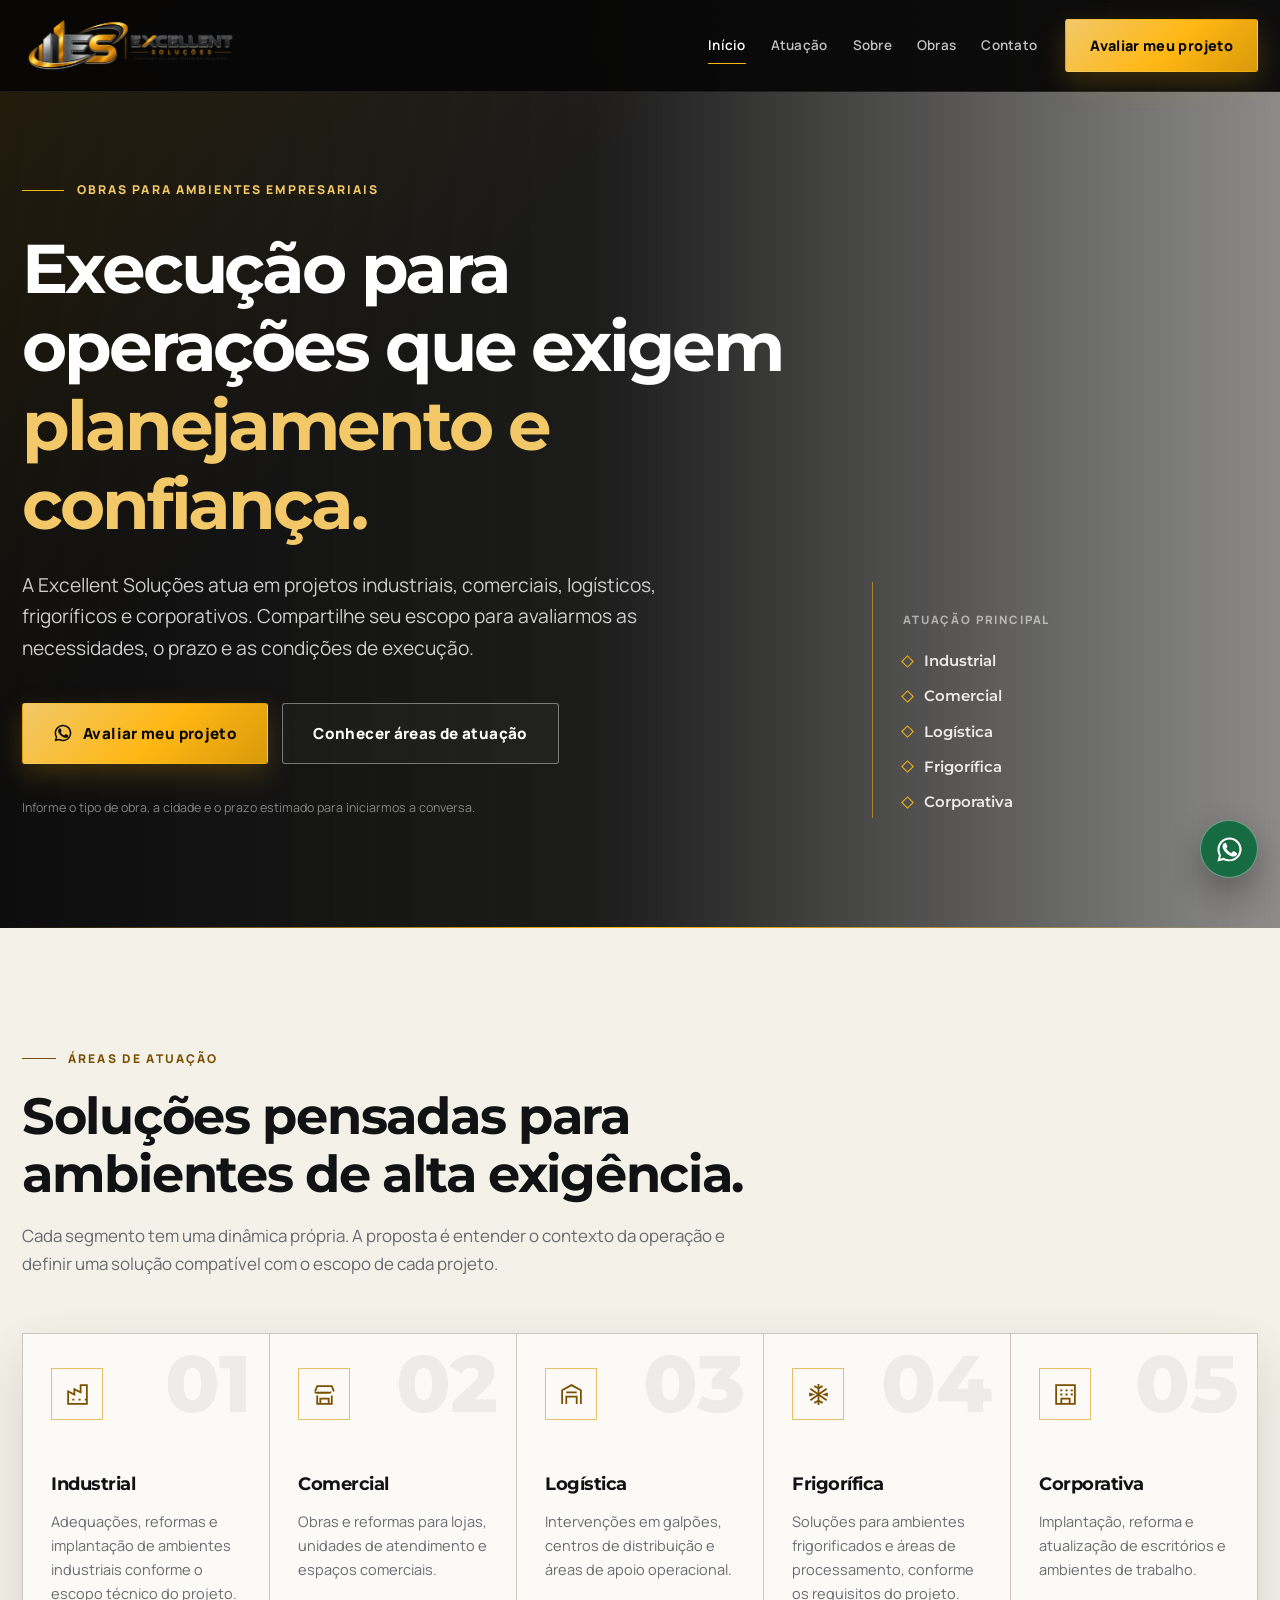
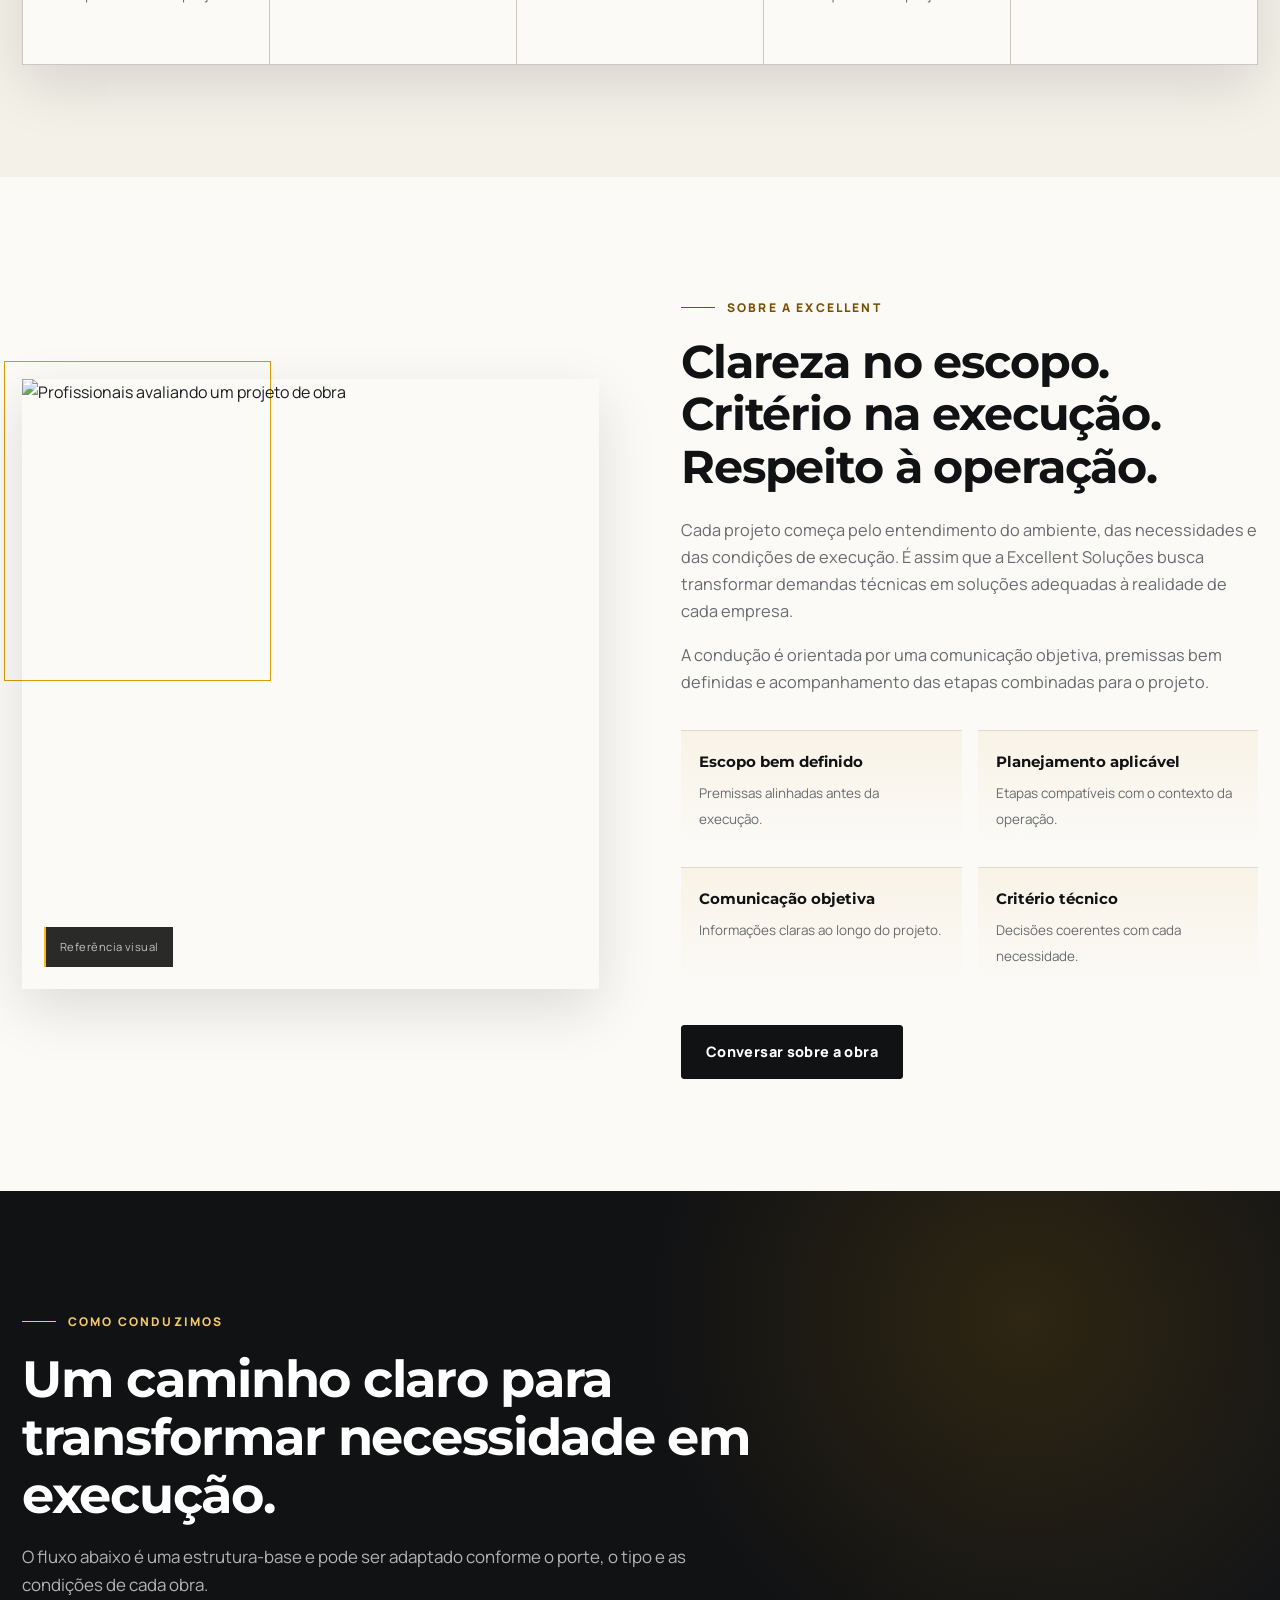
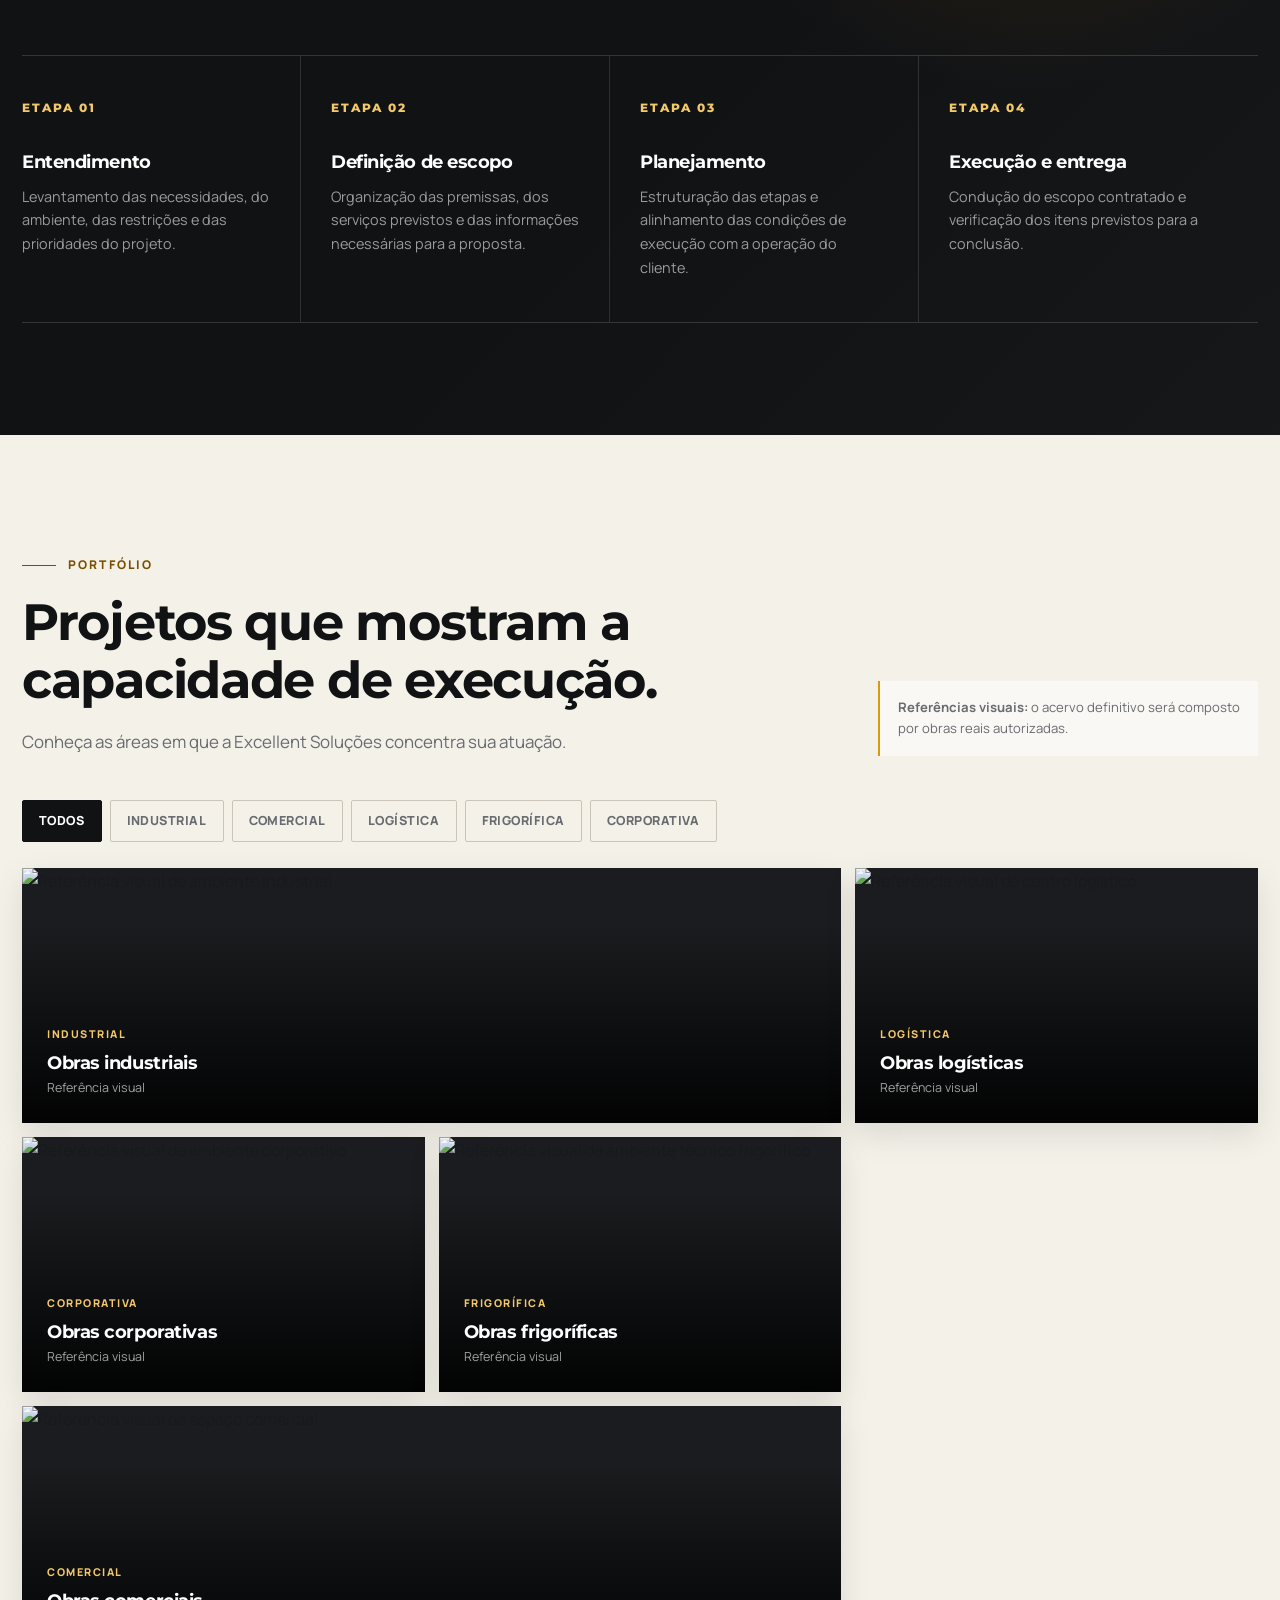
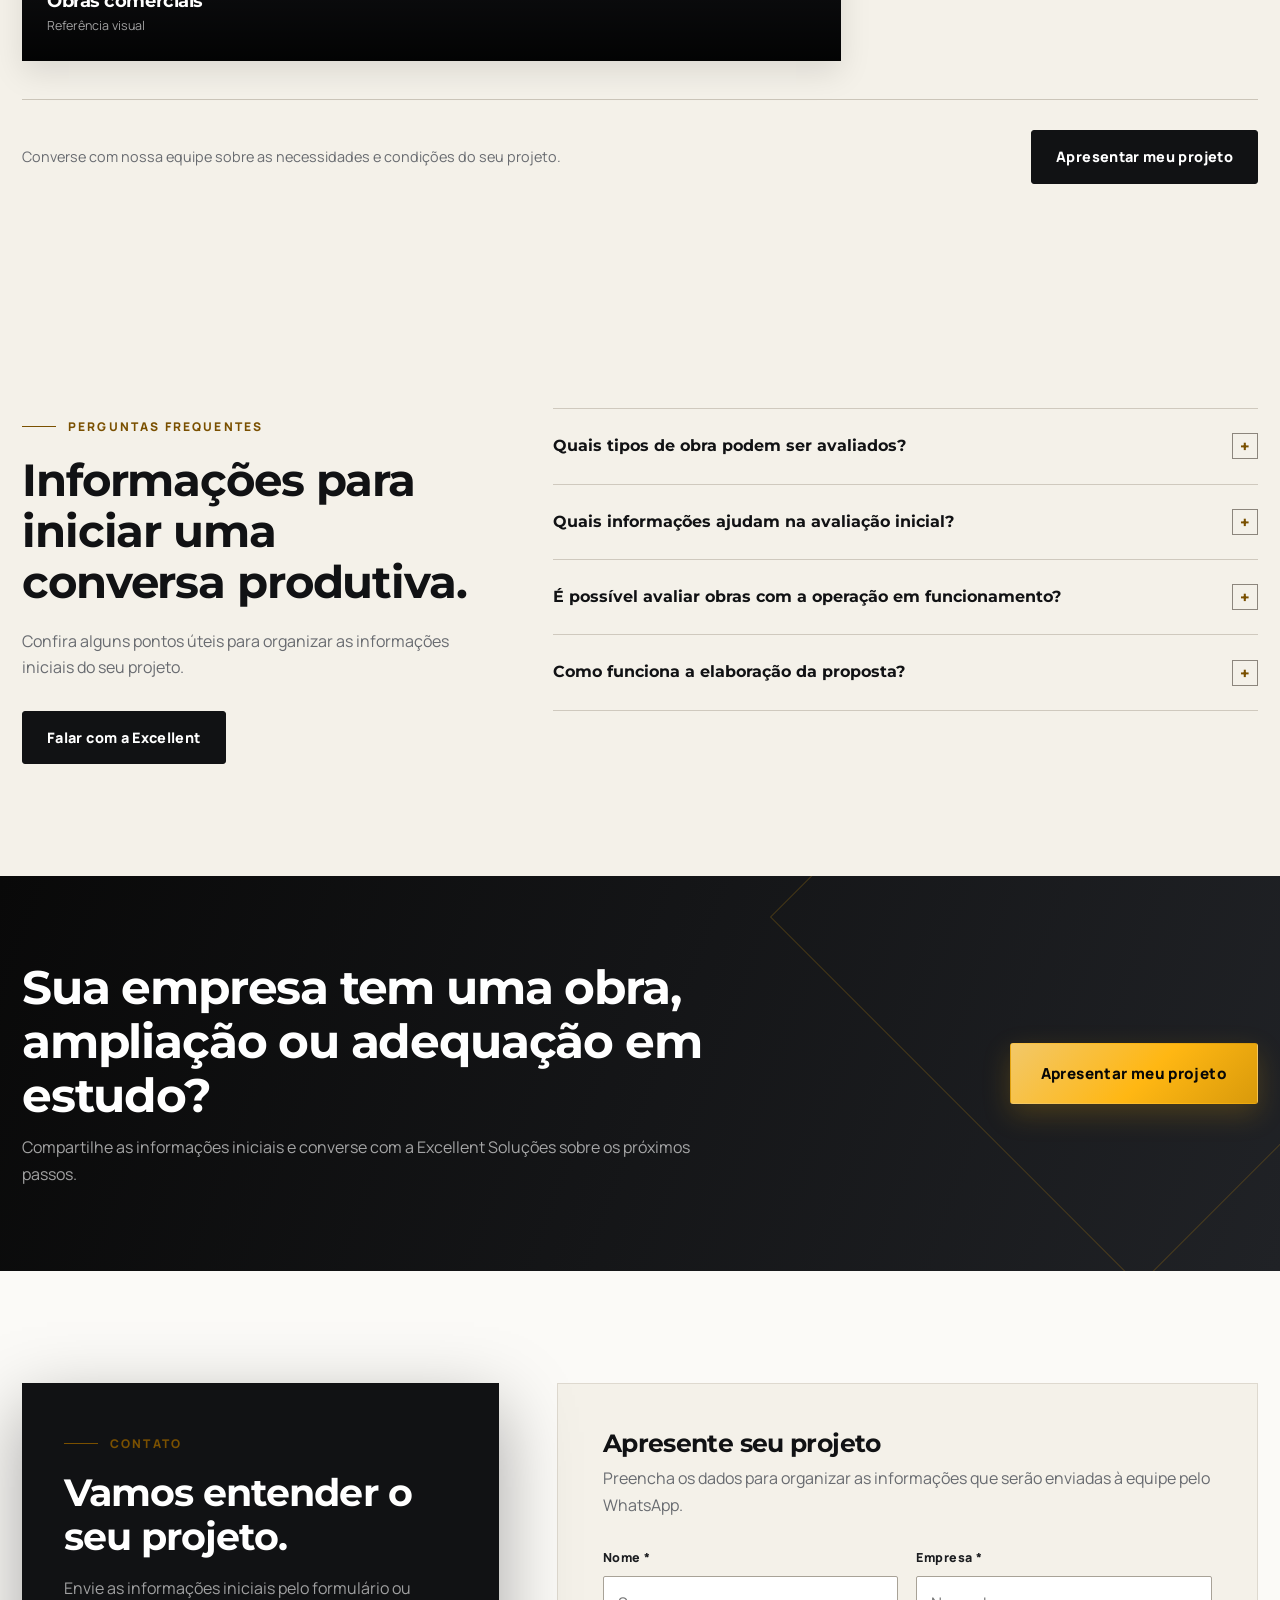
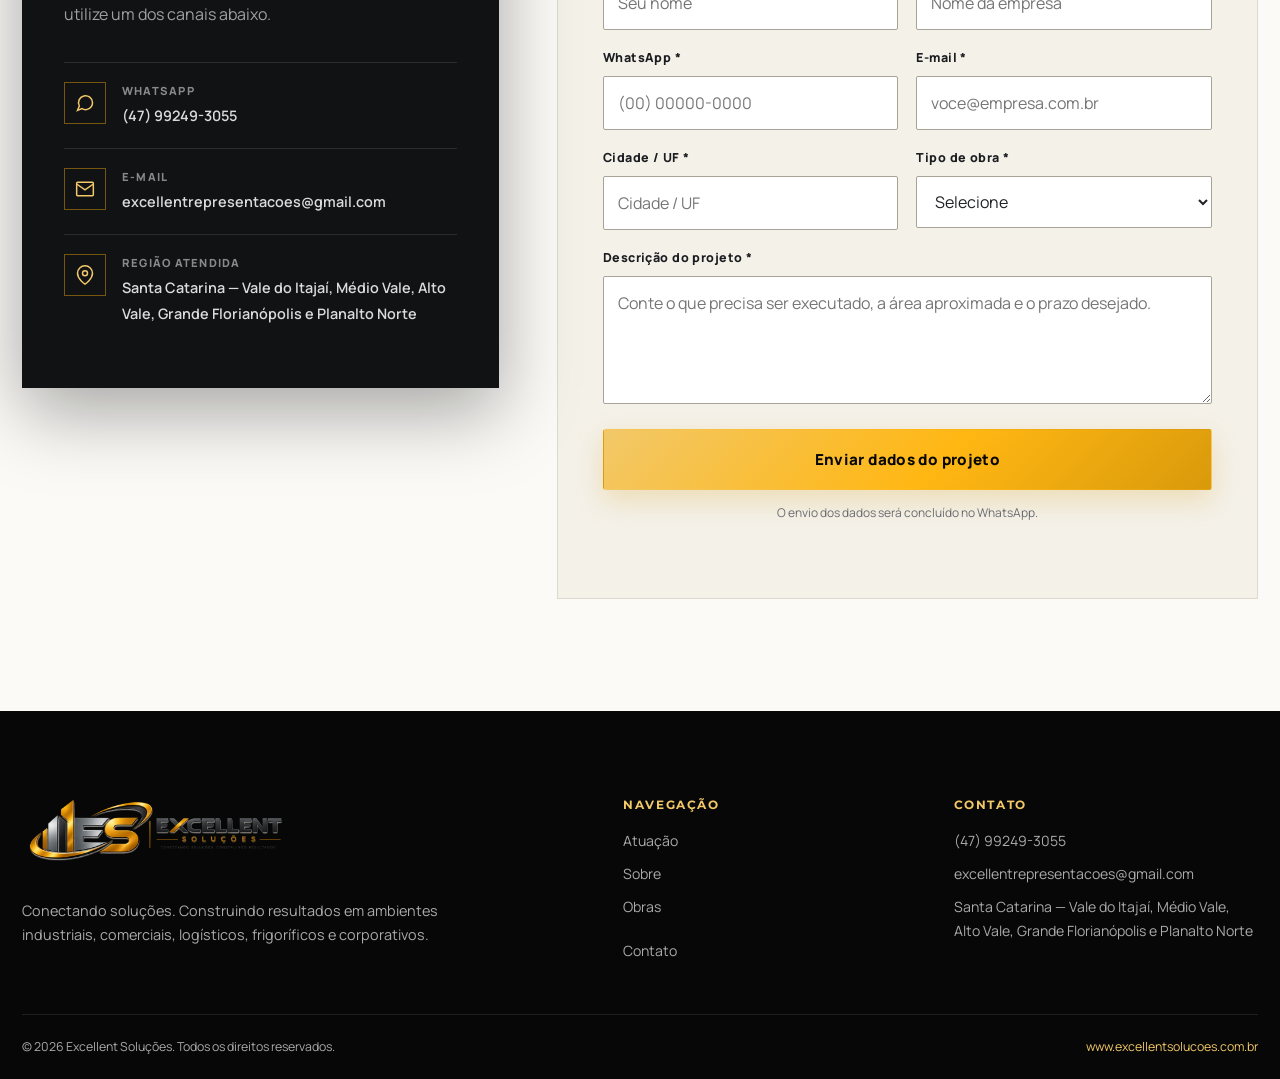
==== index.html @ 3f0ea8da "Add files via upload" ====
<!DOCTYPE html>
<html lang="pt-BR">
<head>
<meta charset="UTF-8">
<meta name="viewport" content="width=device-width, initial-scale=1.0">
<meta name="theme-color" content="#090909">
<title>Excellent Soluções | Obras Industriais, Comerciais e Corporativas</title>
<meta name="description" content="Obras industriais, comerciais, logísticas, frigoríficas e corporativas conduzidas com planejamento, controle e comunicação clara.">
<link rel="canonical" href="https://www.excellentsolucoes.com.br/">
<meta property="og:title" content="Excellent Soluções | Engenharia e execução para empresas">
<meta property="og:description" content="Soluções para obras industriais, comerciais, logísticas, frigoríficas e corporativas.">
<meta property="og:url" content="https://www.excellentsolucoes.com.br/">
<meta property="og:type" content="website">
<meta property="og:locale" content="pt_BR">
<meta property="og:site_name" content="Excellent Soluções">
<link rel="preconnect" href="https://fonts.googleapis.com">
<link rel="preconnect" href="https://fonts.gstatic.com" crossorigin>
<link rel="preconnect" href="https://images.unsplash.com">
<link href="https://fonts.googleapis.com/css2?family=Manrope:wght@400;500;600;700&amp;family=Montserrat:wght@500;600;700;800&amp;display=swap" rel="stylesheet">
<script>document.documentElement.classList.add('js')</script>
<style>
:root{
  --logo-image:url("[data-uri]");
  --black:#070707;
  --coal:#111214;
  --graphite:#1b1d20;
  --graphite-2:#272a2e;
  --steel:#a7abb1;
  --silver:#d9dce0;
  --gold:#d99a0b;
  --gold-bright:#ffb713;
  --gold-soft:#f2c869;
  --ivory:#f4f1e9;
  --paper:#fbfaf7;
  --line:#ded9cf;
  --text:#202226;
  --muted:#686b70;
  --white:#fff;
  --success:#1f704b;
  --danger:#ad3434;
  --radius:6px;
  --container:1240px;
  --header-h:92px;
  --shadow:0 20px 55px rgba(7,7,7,.12);
  --shadow-dark:0 24px 70px rgba(0,0,0,.34);
}
*{box-sizing:border-box;margin:0;padding:0}
[hidden]{display:none!important}
html{scroll-behavior:smooth;scroll-padding-top:var(--header-h)}
body{font-family:'Manrope',system-ui,-apple-system,BlinkMacSystemFont,'Segoe UI',sans-serif;background:var(--paper);color:var(--text);line-height:1.65;-webkit-font-smoothing:antialiased}
body.menu-open{overflow:hidden}
img{max-width:100%;display:block}
a{color:inherit;text-decoration:none}
button,input,select,textarea{font:inherit}
button{color:inherit}
h1,h2,h3,h4{font-family:'Montserrat',sans-serif;line-height:1.14;letter-spacing:-.025em}
p{max-width:72ch}
section{padding:112px 0}
.container{width:min(100% - 44px,var(--container));margin-inline:auto}
.sr-only{position:absolute!important;width:1px!important;height:1px!important;padding:0!important;margin:-1px!important;overflow:hidden!important;clip:rect(0,0,0,0)!important;white-space:nowrap!important;border:0!important}
.skip-link{position:fixed;left:18px;top:-70px;z-index:999;background:var(--gold-bright);color:var(--black);padding:12px 18px;font-weight:800;transition:top .2s}
.skip-link:focus{top:16px}
:focus-visible{outline:3px solid var(--gold-bright);outline-offset:4px}
.eyebrow{display:inline-flex;align-items:center;gap:12px;margin-bottom:18px;color:#7a5000;font-size:.75rem;font-weight:800;letter-spacing:.18em;text-transform:uppercase}
.eyebrow::before{content:"";width:34px;height:1px;background:currentColor}
.section-head{max-width:780px;margin-bottom:56px}
.section-head.center{text-align:center;margin-inline:auto}
.section-head.center .eyebrow{justify-content:center}
.section-head h2{font-size:clamp(2rem,4vw,3.45rem);color:var(--coal);margin-bottom:18px}
.section-head p{font-size:1.06rem;color:var(--muted)}
.surface-dark .section-head h2,.surface-dark h2{color:var(--white)}
.surface-dark .section-head p{color:rgba(255,255,255,.68)}

/* Marca */
.brand{display:inline-flex;align-items:center;flex:0 0 auto}
.brand-logo{display:block;width:218px;aspect-ratio:8/3;background:var(--logo-image) center/contain no-repeat}
.footer .brand-logo{width:268px}

/* Botões */
.btn{min-height:50px;display:inline-flex;align-items:center;justify-content:center;gap:10px;padding:14px 24px;border:1px solid transparent;border-radius:3px;font-weight:800;font-size:.9rem;letter-spacing:.025em;text-align:center;cursor:pointer;transition:transform .2s,background .2s,color .2s,border-color .2s,box-shadow .2s}
.btn svg{width:20px;height:20px;flex:0 0 auto}
.js-wa[data-pending-config="true"] svg{display:none}
.btn:hover{transform:translateY(-2px)}
.btn-gold{background:linear-gradient(135deg,var(--gold-soft),var(--gold-bright) 55%,var(--gold));color:var(--black);box-shadow:0 10px 28px rgba(217,154,11,.24)}
.btn-gold:hover{box-shadow:0 14px 34px rgba(217,154,11,.35)}
.btn-dark{background:var(--coal);color:var(--white);border-color:var(--coal)}
.btn-dark:hover{background:var(--graphite-2)}
.btn-outline-light{border-color:rgba(255,255,255,.4);color:var(--white);background:rgba(255,255,255,.03)}
.btn-outline-light:hover{background:var(--white);color:var(--black);border-color:var(--white)}
.btn-lg{min-height:58px;padding:17px 30px;font-size:.95rem}

/* Cabeçalho */
.header{position:fixed;inset:0 0 auto;z-index:100;height:var(--header-h);background:rgba(7,7,7,.94);border-bottom:1px solid rgba(255,255,255,.08);backdrop-filter:blur(14px);transition:height .25s,box-shadow .25s}
.header.scrolled{height:80px;box-shadow:0 12px 34px rgba(0,0,0,.28)}
.header .container{height:100%;display:flex;align-items:center;justify-content:space-between;gap:28px}
.header .brand-logo{transition:width .25s}
.header.scrolled .brand-logo{width:194px}
.nav{display:flex;align-items:center;gap:25px;margin-left:auto}
.nav>a:not(.btn){position:relative;padding:10px 0;color:rgba(255,255,255,.75);font-weight:600;font-size:.84rem;letter-spacing:.02em;transition:color .2s}
.nav>a:not(.btn)::after{content:"";position:absolute;left:0;right:100%;bottom:3px;height:1px;background:var(--gold-bright);transition:right .25s}
.nav>a:not(.btn):hover,.nav>a:not(.btn).active{color:var(--white)}
.nav>a:not(.btn):hover::after,.nav>a:not(.btn).active::after{right:0}
.header-cta{white-space:nowrap}
.nav .btn{display:none}
.menu-toggle{display:none;width:46px;height:46px;border:1px solid rgba(255,255,255,.2);border-radius:3px;background:transparent;cursor:pointer;position:relative}
.menu-toggle span,.menu-toggle span::before,.menu-toggle span::after{position:absolute;left:11px;width:22px;height:2px;background:var(--white);content:"";transition:.25s}
.menu-toggle span{top:21px}
.menu-toggle span::before{left:0;top:-7px}
.menu-toggle span::after{left:0;top:7px}
.menu-open .menu-toggle span{background:transparent}
.menu-open .menu-toggle span::before{top:0;transform:rotate(45deg)}
.menu-open .menu-toggle span::after{top:0;transform:rotate(-45deg)}

/* Hero */
.hero{min-height:860px;position:relative;display:flex;align-items:center;padding:calc(var(--header-h) + 80px) 0 110px;overflow:hidden;color:var(--white);background:linear-gradient(90deg,rgba(5,5,5,.97) 0%,rgba(5,5,5,.91) 46%,rgba(5,5,5,.45) 100%),url('https://images.unsplash.com/photo-1541888946425-d81bb19240f5?auto=format&fit=crop&w=2000&q=84') center/cover no-repeat}
.hero::before{content:"";position:absolute;inset:0;background:linear-gradient(135deg,rgba(217,154,11,.12),transparent 35%);pointer-events:none}
.hero::after{content:"";position:absolute;left:0;right:0;bottom:0;height:1px;background:linear-gradient(90deg,transparent,var(--gold-bright),transparent)}
.hero-grid{position:relative;z-index:1;display:grid;grid-template-columns:minmax(0,780px) 1fr;align-items:end;gap:70px}
.hero-kicker{display:inline-flex;align-items:center;gap:13px;margin-bottom:28px;color:var(--gold-soft);font-size:.76rem;font-weight:800;letter-spacing:.17em;text-transform:uppercase}
.hero-kicker::before{content:"";width:42px;height:1px;background:var(--gold-bright)}
.hero h1{max-width:850px;color:var(--white);font-size:clamp(2.65rem,5.4vw,5.2rem);font-weight:700;letter-spacing:-.045em;margin-bottom:26px}
.hero h1 em{font-style:normal;color:var(--gold-soft)}
.hero .lead{max-width:700px;color:rgba(255,255,255,.78);font-size:clamp(1.02rem,1.5vw,1.22rem);margin-bottom:38px}
.hero-actions{display:flex;flex-wrap:wrap;gap:14px}
.hero-aside{align-self:end;padding:28px 0 4px 30px;border-left:1px solid rgba(255,183,19,.55)}
.hero-aside .label{display:block;margin-bottom:20px;color:rgba(255,255,255,.55);font-size:.72rem;font-weight:800;letter-spacing:.16em;text-transform:uppercase}
.sector-list{display:grid;gap:11px;list-style:none}
.sector-list li{display:flex;align-items:center;gap:12px;color:rgba(255,255,255,.88);font-family:'Montserrat',sans-serif;font-weight:600;font-size:.92rem}
.sector-list li::before{content:"";width:7px;height:7px;border:1px solid var(--gold-bright);transform:rotate(45deg)}
.hero-note{margin-top:34px;color:rgba(255,255,255,.48);font-size:.78rem}

/* Atuação */
.expertise{background:var(--ivory)}
.expertise-grid{display:grid;grid-template-columns:repeat(5,1fr);gap:1px;background:#cec8bc;border:1px solid #cec8bc;box-shadow:var(--shadow)}
.expertise-card{min-height:330px;position:relative;background:var(--paper);padding:34px 28px 30px;overflow:hidden;transition:background .25s,color .25s,transform .25s}
.expertise-card::after{content:attr(data-index);position:absolute;right:18px;top:10px;color:rgba(17,18,20,.06);font-family:'Montserrat',sans-serif;font-size:5rem;font-weight:800;line-height:1}
.expertise-card:hover{z-index:2;background:var(--coal);color:var(--white);transform:translateY(-8px);box-shadow:var(--shadow-dark)}
.expertise-icon{width:52px;height:52px;display:grid;place-items:center;margin-bottom:54px;border:1px solid rgba(217,154,11,.6);color:#7a5000}
.expertise-icon svg{width:25px;height:25px;stroke:currentColor}
.expertise-card h3{position:relative;font-size:1.15rem;margin-bottom:14px;color:var(--coal);transition:color .25s}
.expertise-card p{position:relative;color:var(--muted);font-size:.91rem;transition:color .25s}
.expertise-card:hover h3{color:var(--gold-soft)}
.expertise-card:hover p{color:rgba(255,255,255,.66)}

/* Sobre */
.about{background:var(--paper)}
.about-grid{display:grid;grid-template-columns:1fr 1fr;gap:82px;align-items:center}
.about-visual{position:relative;min-height:610px}
.about-visual::before{content:"";position:absolute;left:-18px;top:-18px;width:46%;height:52%;border:1px solid var(--gold);z-index:0}
.about-visual img{position:absolute;inset:0;width:100%;height:100%;object-fit:cover;filter:saturate(.72) contrast(1.06);box-shadow:var(--shadow);z-index:1}
.image-disclaimer{position:absolute;z-index:2;left:22px;bottom:22px;max-width:270px;padding:11px 14px;background:rgba(7,7,7,.86);color:rgba(255,255,255,.72);font-size:.7rem;letter-spacing:.04em;border-left:2px solid var(--gold-bright)}
.about-copy h2{font-size:clamp(2rem,3.6vw,3.35rem);color:var(--coal);margin-bottom:24px}
.about-copy>p{color:var(--muted);margin-bottom:17px;font-size:1.02rem}
.principles{display:grid;grid-template-columns:1fr 1fr;gap:16px;margin:34px 0 38px}
.principle{padding:19px 18px;border-top:1px solid var(--line);background:linear-gradient(180deg,rgba(217,154,11,.07),transparent)}
.principle strong{display:block;margin-bottom:5px;color:var(--coal);font-family:'Montserrat',sans-serif;font-size:.91rem}
.principle span{color:var(--muted);font-size:.84rem}

/* Método */
.method{position:relative;background:var(--coal);color:var(--white);overflow:hidden}
.method::before{content:"";position:absolute;inset:0;background:radial-gradient(circle at 80% 15%,rgba(217,154,11,.15),transparent 30%),linear-gradient(135deg,transparent 55%,rgba(255,255,255,.025));pointer-events:none}
.method .container{position:relative}
.method .eyebrow{color:var(--gold-soft)}
.method-grid{display:grid;grid-template-columns:repeat(4,1fr);border-top:1px solid rgba(255,255,255,.15);border-bottom:1px solid rgba(255,255,255,.15)}
.method-step{position:relative;padding:42px 30px 42px 0}
.method-step:not(:last-child){border-right:1px solid rgba(255,255,255,.12);margin-right:30px}
.method-step .number{display:block;margin-bottom:34px;color:var(--gold-soft);font-family:'Montserrat',sans-serif;font-size:.78rem;font-weight:800;letter-spacing:.16em}
.method-step h3{color:var(--white);font-size:1.12rem;margin-bottom:12px}
.method-step p{color:rgba(255,255,255,.58);font-size:.9rem}
.method-note{margin-top:24px;color:rgba(255,255,255,.46);font-size:.78rem}

/* Portfólio */
.works{background:var(--ivory)}
.works-top{display:flex;align-items:end;justify-content:space-between;gap:30px;margin-bottom:44px}
.works-top .section-head{margin-bottom:0}
.reference-note{max-width:380px;padding:16px 18px;border-left:2px solid var(--gold);background:rgba(255,255,255,.55);color:var(--muted);font-size:.82rem}
.filters{display:flex;flex-wrap:wrap;gap:8px;margin-bottom:26px}
.filter{padding:10px 16px;border:1px solid #cbc5b9;border-radius:2px;background:transparent;color:var(--muted);font-size:.78rem;font-weight:800;letter-spacing:.04em;text-transform:uppercase;cursor:pointer;transition:.2s}
.filter:hover,.filter.active{background:var(--coal);color:var(--white);border-color:var(--coal)}
.works-grid{display:grid;grid-template-columns:repeat(12,1fr);grid-auto-rows:255px;gap:14px}
.work{grid-column:span 4;position:relative;overflow:hidden;background:var(--graphite);cursor:pointer;box-shadow:0 12px 30px rgba(7,7,7,.1)}
.work.wide{grid-column:span 8}
.work img{width:100%;height:100%;object-fit:cover;filter:saturate(.72) contrast(1.08);transition:transform .55s,filter .45s}
.work:hover img,.work:focus-visible img{transform:scale(1.045);filter:saturate(.9) contrast(1.08)}
.work::after{content:"";position:absolute;inset:0;background:linear-gradient(180deg,rgba(0,0,0,.04) 22%,rgba(0,0,0,.9) 100%);pointer-events:none}
.work-info{position:absolute;z-index:1;left:0;right:0;bottom:0;padding:25px}
.work-tag{display:inline-block;margin-bottom:9px;color:var(--gold-soft);font-size:.67rem;font-weight:800;letter-spacing:.14em;text-transform:uppercase}
.work-info h3{color:var(--white);font-size:1.1rem;margin-bottom:5px}
.work-info p{color:rgba(255,255,255,.62);font-size:.78rem}
.work.hide{display:none}
.works-grid.filtered .work:not(.hide){grid-column:1/-1}
.works-cta{display:flex;align-items:center;justify-content:space-between;gap:24px;margin-top:38px;padding-top:30px;border-top:1px solid #cbc5b9}
.works-cta p{color:var(--muted);font-size:.9rem}

/* Clientes */
.clients{background:var(--paper)}
.clients-layout{display:grid;grid-template-columns:.85fr 1.55fr;gap:70px;align-items:start}
.clients-copy h2{font-size:clamp(2rem,3.5vw,3.2rem);color:var(--coal);margin-bottom:20px}
.clients-copy p{color:var(--muted);margin-bottom:18px}
.truth-note{margin-top:28px;padding:18px;border:1px solid var(--line);border-left:3px solid var(--gold);color:var(--muted);font-size:.84rem;background:var(--ivory)}
.client-slots{display:grid;grid-template-columns:repeat(3,1fr);gap:12px}
.client-slot{min-height:142px;display:grid;place-items:center;text-align:center;padding:20px;border:1px solid var(--line);background:var(--white);transition:border-color .2s,transform .2s,box-shadow .2s}
.client-slot:hover{transform:translateY(-4px);border-color:var(--gold);box-shadow:var(--shadow)}
.client-slot span{display:block;color:#77736d;font-family:'Montserrat',sans-serif;font-size:.7rem;font-weight:800;letter-spacing:.14em}
.client-slot strong{display:block;margin:6px 0 3px;color:var(--graphite);font-family:'Montserrat',sans-serif;font-size:.9rem}
.client-slot small{display:block;color:#77736d;font-size:.7rem}

/* FAQ */
.faq{background:var(--ivory)}
.faq-grid{display:grid;grid-template-columns:.8fr 1.25fr;gap:80px;align-items:start}
.faq-intro h2{font-size:clamp(2rem,3.5vw,3.25rem);color:var(--coal);margin-bottom:20px}
.faq-intro p{color:var(--muted);margin-bottom:30px}
.accordion{border-top:1px solid #cfc9be}
.faq-item{border-bottom:1px solid #cfc9be}
.faq-question{width:100%;display:flex;align-items:center;justify-content:space-between;gap:20px;padding:24px 0;border:0;background:transparent;text-align:left;color:var(--coal);font-family:'Montserrat',sans-serif;font-weight:700;cursor:pointer}
.faq-question span:last-child{width:26px;height:26px;display:grid;place-items:center;flex:0 0 auto;border:1px solid #8c867d;color:#7a5000;transition:transform .2s}
.faq-question[aria-expanded="true"] span:last-child{transform:rotate(45deg)}
.faq-answer{display:grid;grid-template-rows:0fr;transition:grid-template-rows .25s}
.faq-answer>div{overflow:hidden}
.faq-answer p{padding:0 46px 24px 0;color:var(--muted);font-size:.93rem}
.faq-question[aria-expanded="true"]+.faq-answer{grid-template-rows:1fr}

/* CTA */
.cta-band{position:relative;padding:84px 0;background:linear-gradient(110deg,#090909,#202226);color:var(--white);overflow:hidden}
.cta-band::before{content:"";position:absolute;right:-120px;top:-220px;width:520px;height:520px;border:1px solid rgba(217,154,11,.24);transform:rotate(45deg)}
.cta-band .container{position:relative;display:flex;align-items:center;justify-content:space-between;gap:50px}
.cta-band h2{max-width:780px;color:var(--white);font-size:clamp(1.9rem,3.7vw,3.35rem);margin-bottom:12px}
.cta-band p{color:rgba(255,255,255,.62)}

/* Contato */
.contact{background:var(--paper)}
.contact-grid{display:grid;grid-template-columns:.85fr 1.25fr;gap:58px;align-items:start}
.contact-info{position:sticky;top:calc(var(--header-h) + 24px);padding:42px;background:var(--coal);color:var(--white);box-shadow:var(--shadow-dark)}
.contact-info h2{font-size:clamp(1.8rem,3vw,2.75rem);margin-bottom:16px;color:var(--white)}
.contact-info>p{color:rgba(255,255,255,.6);margin-bottom:34px}
.info-list{display:grid;gap:0}
.info-item{display:flex;gap:16px;align-items:flex-start;padding:19px 0;border-top:1px solid rgba(255,255,255,.11)}
.info-icon{width:42px;height:42px;display:grid;place-items:center;flex:0 0 auto;border:1px solid rgba(217,154,11,.5);color:var(--gold-soft)}
.info-icon svg{width:20px;height:20px;stroke:currentColor}
.info-item small{display:block;margin-bottom:2px;color:rgba(255,255,255,.5);font-size:.7rem;font-weight:800;letter-spacing:.11em;text-transform:uppercase}
.info-item a,.info-item span{color:rgba(255,255,255,.85);font-size:.9rem;font-weight:600;word-break:break-word}
.info-item a:hover{color:var(--gold-soft)}
.form{padding:45px;background:var(--ivory);border:1px solid var(--line)}
.form h3{font-size:1.55rem;color:var(--coal);margin-bottom:8px}
.form>p{color:var(--muted);margin-bottom:30px}
.form-status{display:none;margin-bottom:20px;padding:14px 16px;border:1px solid currentColor;font-size:.86rem}
.form-status.show{display:block}
.form-status.success{color:var(--success);background:#edf8f2}
.form-status.config{color:#7b5709;background:#fff8e6}
.form-status a{text-decoration:underline;font-weight:800}
.field-grid{display:grid;grid-template-columns:1fr 1fr;gap:18px}
.field{margin-bottom:18px}
.field label{display:block;margin-bottom:7px;color:var(--graphite);font-size:.78rem;font-weight:800;letter-spacing:.035em}
.field input,.field select,.field textarea{width:100%;min-height:50px;padding:13px 14px;border:1px solid #a8a297;border-radius:2px;background:var(--white);color:var(--text);transition:border-color .2s,box-shadow .2s}
.field textarea{min-height:128px;resize:vertical}
.field input:focus,.field select:focus,.field textarea:focus{outline:0;border-color:var(--gold);box-shadow:0 0 0 3px rgba(217,154,11,.14)}
.field.error input,.field.error select,.field.error textarea{border-color:var(--danger)}
.field .error-msg{display:none;margin-top:5px;color:var(--danger);font-size:.75rem}
.field.error .error-msg{display:block}
.form .btn{width:100%}
.form-note{margin:13px auto 0;color:var(--muted);font-size:.75rem;text-align:center}

/* Rodapé */
.footer{padding:70px 0 0;background:var(--black);color:rgba(255,255,255,.66)}
.footer-grid{display:grid;grid-template-columns:1.6fr .8fr .9fr;gap:60px;padding-bottom:52px}
.footer .brand{margin-bottom:18px}
.footer-brand p{max-width:460px;font-size:.9rem}
.footer h4{margin:18px 0 17px;color:var(--gold-soft);font-size:.72rem;letter-spacing:.14em;text-transform:uppercase}
.footer ul{display:grid;gap:10px;list-style:none;font-size:.88rem}
.footer a:hover{color:var(--gold-soft)}
.footer-bottom{display:flex;justify-content:space-between;gap:20px;flex-wrap:wrap;padding:22px 0;border-top:1px solid rgba(255,255,255,.1);font-size:.77rem}
.footer-bottom a{color:var(--gold-soft)}

/* WhatsApp e lightbox */
.wa-float{position:fixed;right:max(22px,env(safe-area-inset-right));bottom:max(22px,env(safe-area-inset-bottom));z-index:90;width:58px;height:58px;display:grid;place-items:center;border:1px solid rgba(255,255,255,.35);border-radius:50%;background:#176b42;color:var(--white);box-shadow:0 14px 35px rgba(0,0,0,.3);transition:transform .2s,background .2s}
.wa-float:hover{transform:translateY(-3px) scale(1.03);background:#1d7d4e}
.wa-float svg{width:29px;height:29px;fill:currentColor}
.lightbox{position:fixed;inset:0;z-index:300;display:none;align-items:center;justify-content:center;padding:28px;background:rgba(0,0,0,.94)}
.lightbox.open{display:flex}
.lightbox figure{max-width:min(1100px,92vw);margin:0}
.lightbox img{max-height:80vh;width:auto;margin:auto;box-shadow:var(--shadow-dark)}
.lightbox figcaption{padding-top:12px;color:rgba(255,255,255,.7);font-size:.82rem;text-align:center}
.lightbox-close{position:absolute;right:24px;top:20px;width:48px;height:48px;border:1px solid rgba(255,255,255,.35);background:transparent;color:var(--white);font-size:1.8rem;cursor:pointer}

/* Entrada suave */
.reveal{opacity:1;transform:none}
.js .reveal{opacity:0;transform:translateY(24px);transition:opacity .7s ease,transform .7s ease}
.js .reveal.visible{opacity:1;transform:none}
@media (prefers-reduced-motion:reduce){html{scroll-behavior:auto}.js .reveal{opacity:1;transform:none;transition:none}.btn,.work img,.expertise-card{transition:none}}

/* Responsivo */
@media (max-width:1160px){
  .header-cta{display:none}.nav .btn{display:inline-flex;margin-left:8px}.nav{gap:20px}
  .expertise-grid{grid-template-columns:repeat(3,1fr)}.expertise-card:nth-child(n+4){min-height:280px}.about-grid{gap:58px}
}
@media (max-width:980px){
  :root{--header-h:82px}section{padding:90px 0}.header.scrolled{height:74px}.header .brand-logo,.header.scrolled .brand-logo{width:184px}.menu-toggle{display:block}
  .nav{position:fixed;left:0;right:0;top:var(--header-h);height:calc(100dvh - var(--header-h));display:flex;flex-direction:column;align-items:stretch;gap:0;padding:22px;background:rgba(7,7,7,.98);transform:translateX(100%);transition:transform .3s;overflow-y:auto}
  .menu-open .nav{transform:none}.nav>a:not(.btn){padding:17px 4px;border-bottom:1px solid rgba(255,255,255,.1);font-size:1rem}.nav>a:not(.btn)::after{display:none}.nav .btn{display:inline-flex;margin:24px 0 0}
  .hero{min-height:auto}.hero-grid{grid-template-columns:1fr;gap:58px}.hero-aside{max-width:620px}.expertise-grid{grid-template-columns:repeat(2,1fr)}
  .about-grid,.clients-layout,.faq-grid,.contact-grid{grid-template-columns:1fr}.about-visual{min-height:560px}.about-copy{max-width:750px}
  .method-grid{grid-template-columns:repeat(2,1fr)}.method-step:nth-child(2){border-right:0;margin-right:0}.method-step:nth-child(-n+2){border-bottom:1px solid rgba(255,255,255,.12)}
  .work{grid-column:span 6}.work.wide{grid-column:span 12}.works-top{align-items:start;flex-direction:column}.reference-note{max-width:600px}.contact-info{position:static}
  .footer-grid{grid-template-columns:1.4fr 1fr}.footer-grid>div:last-child{grid-column:1/-1}
}
@media (max-width:650px){
  :root{--header-h:74px}.container{width:min(100% - 32px,var(--container))}section{padding:74px 0}.header .brand-logo,.header.scrolled .brand-logo{width:152px}.header.scrolled{height:var(--header-h)}
  .hero{padding:calc(var(--header-h) + 58px) 0 78px;background-image:linear-gradient(90deg,rgba(5,5,5,.97) 0%,rgba(5,5,5,.88) 70%,rgba(5,5,5,.65) 100%),url('https://images.unsplash.com/photo-1541888946425-d81bb19240f5?auto=format&fit=crop&w=1000&q=78');background-position:64% center}.hero h1{font-size:clamp(2.4rem,11.5vw,3.45rem)}
  .hero-actions{display:grid}.hero-actions .btn{width:100%}.hero-aside{padding-left:20px}.expertise-grid{grid-template-columns:1fr}.expertise-card,.expertise-card:nth-child(n+4){min-height:auto;padding:28px 24px}.expertise-icon{margin-bottom:32px}
  .about-grid{gap:45px}.about-visual{min-height:400px}.about-visual::before{left:-8px;top:-8px}.principles{grid-template-columns:1fr}.method-grid{grid-template-columns:1fr}
  .method-step,.method-step:not(:last-child){margin-right:0;padding:30px 0;border-right:0;border-bottom:1px solid rgba(255,255,255,.12)}.method-step:last-child{border-bottom:0}.method-step .number{margin-bottom:18px}
  .works-grid{display:grid;grid-template-columns:1fr;grid-auto-rows:300px}.work,.work.wide{grid-column:1}.works-cta{align-items:stretch;flex-direction:column}.works-cta .btn{width:100%}
  .client-slots{grid-template-columns:repeat(2,1fr)}.client-slot{min-height:128px}.cta-band .container{align-items:stretch;flex-direction:column}.cta-band .btn{width:100%}
  .contact-info,.form{padding:30px 22px}.field-grid{grid-template-columns:1fr;gap:0}.footer-grid{grid-template-columns:1fr;gap:26px}.footer-grid>div:last-child{grid-column:auto}.footer .brand-logo{width:238px}
  .wa-float{right:max(16px,env(safe-area-inset-right));bottom:max(16px,env(safe-area-inset-bottom))}
}
</style>
</head>
<body>
<a class="skip-link" href="#conteudo">Ir para o conteúdo</a>

<!--
  PERSONALIZAÇÃO RÁPIDA
  1. Edite o objeto CONFIG no final deste arquivo.
  2. Troque as imagens marcadas como ilustrativas pelas fotos reais.
  3. Substitua os espaços de clientes somente por logos com autorização.
  4. Use dados, números, certificações e depoimentos apenas quando comprovados.
-->

<header class="header" id="header">
  <div class="container">
    <a class="brand" href="#inicio" aria-label="Excellent Soluções — início"><span class="brand-logo" aria-hidden="true"></span><span class="sr-only">Excellent Soluções</span></a>
    <nav class="nav" id="nav" aria-label="Navegação principal">
      <a href="#inicio" class="active">Início</a><a href="#atuacao">Atuação</a><a href="#sobre">Sobre</a><a href="#obras">Obras</a><a href="#clientes" hidden>Clientes</a><a href="#contato">Contato</a>
      <a href="#contato" class="btn btn-gold js-wa" data-msg="Olá! Gostaria de apresentar um projeto à Excellent Soluções.">Avaliar meu projeto</a>
    </nav>
    <a href="#contato" class="btn btn-gold header-cta js-wa" data-msg="Olá! Gostaria de apresentar um projeto à Excellent Soluções.">Avaliar meu projeto</a>
    <button class="menu-toggle" id="menuToggle" type="button" aria-label="Abrir menu" aria-controls="nav" aria-expanded="false"><span></span></button>
  </div>
</header>

<main id="conteudo">
  <section class="hero" id="inicio">
    <div class="container hero-grid">
      <div class="hero-content">
        <span class="hero-kicker">Obras para ambientes empresariais</span>
        <h1>Execução para operações que exigem <em>planejamento e confiança.</em></h1>
        <p class="lead">A Excellent Soluções atua em projetos industriais, comerciais, logísticos, frigoríficos e corporativos. Compartilhe seu escopo para avaliarmos as necessidades, o prazo e as condições de execução.</p>
        <div class="hero-actions">
          <a href="#contato" class="btn btn-gold btn-lg js-wa" data-msg="Olá! Quero avaliar um projeto com a Excellent Soluções."><svg viewBox="0 0 24 24" fill="currentColor" aria-hidden="true"><path d="M17.5 14.4c-.3-.1-1.7-.8-2-.9-.3-.1-.5-.1-.7.1-.2.3-.8.9-.9 1.1-.2.2-.3.2-.6.1-.3-.1-1.2-.5-2.3-1.4-.9-.8-1.4-1.7-1.6-2-.2-.3 0-.5.1-.6l.4-.5c.1-.2.2-.3.3-.5.1-.2 0-.4 0-.5l-.9-2.2c-.2-.6-.5-.5-.7-.5h-.6c-.2 0-.5.1-.8.4-.3.3-1 1-1 2.5s1.1 2.9 1.2 3.1c.1.2 2.1 3.2 5.1 4.5.7.3 1.3.5 1.7.6.7.2 1.4.2 1.9.1.6-.1 1.7-.7 2-1.4.2-.7.2-1.2.2-1.4-.1-.1-.3-.2-.6-.3zM12 2C6.5 2 2 6.5 2 12c0 1.8.5 3.5 1.3 4.9L2 22l5.3-1.4c1.4.8 3 1.2 4.7 1.2 5.5 0 10-4.5 10-10S17.5 2 12 2zm0 18.2c-1.5 0-3-.4-4.3-1.2l-.3-.2-3.1.8.8-3-.2-.3C4.1 15 3.8 13.5 3.8 12c0-4.5 3.7-8.2 8.2-8.2s8.2 3.7 8.2 8.2-3.7 8.2-8.2 8.2z"/></svg>Avaliar meu projeto</a>
          <a href="#atuacao" class="btn btn-outline-light btn-lg">Conhecer áreas de atuação</a>
        </div>
        <p class="hero-note">Informe o tipo de obra, a cidade e o prazo estimado para iniciarmos a conversa.</p>
      </div>
      <aside class="hero-aside" aria-label="Áreas de atuação"><span class="label">Atuação principal</span><ul class="sector-list"><li>Industrial</li><li>Comercial</li><li>Logística</li><li>Frigorífica</li><li>Corporativa</li></ul></aside>
    </div>
  </section>

  <section class="expertise" id="atuacao">
    <div class="container">
      <div class="section-head reveal"><span class="eyebrow">Áreas de atuação</span><h2>Soluções pensadas para ambientes de alta exigência.</h2><p>Cada segmento tem uma dinâmica própria. A proposta é entender o contexto da operação e definir uma solução compatível com o escopo de cada projeto.</p></div>
      <div class="expertise-grid">
        <article class="expertise-card reveal" data-index="01"><div class="expertise-icon"><svg viewBox="0 0 24 24" fill="none" stroke-width="1.7" aria-hidden="true"><path d="M3 21V9l6 3V7l6 3V3h6v18H3z"/><path d="M7 17h2m4 0h2m4 0h2"/></svg></div><h3>Industrial</h3><p>Adequações, reformas e implantação de ambientes industriais conforme o escopo técnico do projeto.</p></article>
        <article class="expertise-card reveal" data-index="02"><div class="expertise-icon"><svg viewBox="0 0 24 24" fill="none" stroke-width="1.7" aria-hidden="true"><path d="M3 9l2-5h14l2 5"/><path d="M5 13v8h14v-8M8 21v-5h8v5"/><path d="M3 9c0 2 3 2 3 0 0 2 3 2 3 0 0 2 3 2 3 0 0 2 3 2 3 0 0 2 3 2 3 0"/></svg></div><h3>Comercial</h3><p>Obras e reformas para lojas, unidades de atendimento e espaços comerciais.</p></article>
        <article class="expertise-card reveal" data-index="03"><div class="expertise-icon"><svg viewBox="0 0 24 24" fill="none" stroke-width="1.7" aria-hidden="true"><path d="M3 21V8l9-5 9 5v13"/><path d="M7 21v-7h10v7M7 10h10"/></svg></div><h3>Logística</h3><p>Intervenções em galpões, centros de distribuição e áreas de apoio operacional.</p></article>
        <article class="expertise-card reveal" data-index="04"><div class="expertise-icon"><svg viewBox="0 0 24 24" fill="none" stroke-width="1.7" aria-hidden="true"><path d="M12 2v20M4.2 6.5l15.6 11M4.2 17.5l15.6-11"/><path d="M8 4l4 2 4-2M8 20l4-2 4 2M3 11l3 1-3 1m18-2-3 1 3 1"/></svg></div><h3>Frigorífica</h3><p>Soluções para ambientes frigorificados e áreas de processamento, conforme os requisitos do projeto.</p></article>
        <article class="expertise-card reveal" data-index="05"><div class="expertise-icon"><svg viewBox="0 0 24 24" fill="none" stroke-width="1.7" aria-hidden="true"><rect x="3" y="3" width="18" height="18"/><path d="M8 21v-5h8v5M7 8h2m3 0h2m3 0h2M7 12h2m3 0h2m3 0h2"/></svg></div><h3>Corporativa</h3><p>Implantação, reforma e atualização de escritórios e ambientes de trabalho.</p></article>
      </div>
    </div>
  </section>

  <section class="about" id="sobre">
    <div class="container about-grid">
      <div class="about-visual reveal"><img src="https://images.unsplash.com/photo-1504307651254-35680f356dfd?auto=format&amp;fit=crop&amp;w=1200&amp;q=82" alt="Profissionais avaliando um projeto de obra" loading="lazy" width="1200" height="900"><span class="image-disclaimer">Referência visual</span></div>
      <div class="about-copy reveal">
        <span class="eyebrow">Sobre a Excellent</span><h2>Clareza no escopo. Critério na execução. Respeito à operação.</h2>
        <p>Cada projeto começa pelo entendimento do ambiente, das necessidades e das condições de execução. É assim que a Excellent Soluções busca transformar demandas técnicas em soluções adequadas à realidade de cada empresa.</p>
        <p>A condução é orientada por uma comunicação objetiva, premissas bem definidas e acompanhamento das etapas combinadas para o projeto.</p>
        <div class="principles"><div class="principle"><strong>Escopo bem definido</strong><span>Premissas alinhadas antes da execução.</span></div><div class="principle"><strong>Planejamento aplicável</strong><span>Etapas compatíveis com o contexto da operação.</span></div><div class="principle"><strong>Comunicação objetiva</strong><span>Informações claras ao longo do projeto.</span></div><div class="principle"><strong>Critério técnico</strong><span>Decisões coerentes com cada necessidade.</span></div></div>
        <a href="#contato" class="btn btn-dark js-wa" data-msg="Olá! Gostaria de conversar sobre as necessidades da minha obra.">Conversar sobre a obra</a>
      </div>
    </div>
  </section>

  <section class="method surface-dark" id="metodo">
    <div class="container">
      <div class="section-head reveal"><span class="eyebrow">Como conduzimos</span><h2>Um caminho claro para transformar necessidade em execução.</h2><p>O fluxo abaixo é uma estrutura-base e pode ser adaptado conforme o porte, o tipo e as condições de cada obra.</p></div>
      <div class="method-grid"><article class="method-step reveal"><span class="number">ETAPA 01</span><h3>Entendimento</h3><p>Levantamento das necessidades, do ambiente, das restrições e das prioridades do projeto.</p></article><article class="method-step reveal"><span class="number">ETAPA 02</span><h3>Definição de escopo</h3><p>Organização das premissas, dos serviços previstos e das informações necessárias para a proposta.</p></article><article class="method-step reveal"><span class="number">ETAPA 03</span><h3>Planejamento</h3><p>Estruturação das etapas e alinhamento das condições de execução com a operação do cliente.</p></article><article class="method-step reveal"><span class="number">ETAPA 04</span><h3>Execução e entrega</h3><p>Condução do escopo contratado e verificação dos itens previstos para a conclusão.</p></article></div>
      <!-- Ajuste estas etapas quando o processo operacional definitivo for informado. -->
    </div>
  </section>

  <section class="works" id="obras">
    <div class="container">
      <div class="works-top"><div class="section-head reveal"><span class="eyebrow">Portfólio</span><h2>Projetos que mostram a capacidade de execução.</h2><p>Conheça as áreas em que a Excellent Soluções concentra sua atuação.</p></div><p class="reference-note reveal"><strong>Referências visuais:</strong> o acervo definitivo será composto por obras reais autorizadas.</p></div>
      <div class="filters reveal" role="group" aria-label="Filtrar projetos por categoria"><button class="filter active" type="button" data-filter="all" aria-pressed="true">Todos</button><button class="filter" type="button" data-filter="industrial" aria-pressed="false">Industrial</button><button class="filter" type="button" data-filter="comercial" aria-pressed="false">Comercial</button><button class="filter" type="button" data-filter="logistica" aria-pressed="false">Logística</button><button class="filter" type="button" data-filter="frigorifica" aria-pressed="false">Frigorífica</button><button class="filter" type="button" data-filter="corporativa" aria-pressed="false">Corporativa</button></div>
      <div class="works-grid">
        <article class="work wide reveal" data-cat="industrial" tabindex="0" role="button" aria-label="Ampliar referência visual de obra industrial"><img src="https://images.unsplash.com/photo-1565793298595-6a879b1d9492?auto=format&amp;fit=crop&amp;w=1400&amp;q=82" alt="Referência visual de ambiente industrial" loading="lazy" width="1400" height="900"><div class="work-info"><span class="work-tag">Industrial</span><h3>Obras industriais</h3><p>Referência visual</p></div></article>
        <article class="work reveal" data-cat="logistica" tabindex="0" role="button" aria-label="Ampliar referência visual de obra logística"><img src="https://images.unsplash.com/photo-1586528116311-ad8dd3c8310d?auto=format&amp;fit=crop&amp;w=1000&amp;q=82" alt="Referência visual de centro logístico" loading="lazy" width="1000" height="800"><div class="work-info"><span class="work-tag">Logística</span><h3>Obras logísticas</h3><p>Referência visual</p></div></article>
        <article class="work reveal" data-cat="corporativa" tabindex="0" role="button" aria-label="Ampliar referência visual de obra corporativa"><img src="https://images.unsplash.com/photo-1497366216548-37526070297c?auto=format&amp;fit=crop&amp;w=1000&amp;q=82" alt="Referência visual de ambiente corporativo" loading="lazy" width="1000" height="800"><div class="work-info"><span class="work-tag">Corporativa</span><h3>Obras corporativas</h3><p>Referência visual</p></div></article>
        <article class="work reveal" data-cat="frigorifica" tabindex="0" role="button" aria-label="Ampliar referência visual de obra frigorífica"><img src="https://images.unsplash.com/photo-1581092918056-0c4c3acd3789?auto=format&amp;fit=crop&amp;w=1000&amp;q=82" alt="Referência visual de ambiente técnico frigorífico" loading="lazy" width="1000" height="800"><div class="work-info"><span class="work-tag">Frigorífica</span><h3>Obras frigoríficas</h3><p>Referência visual</p></div></article>
        <article class="work wide reveal" data-cat="comercial" tabindex="0" role="button" aria-label="Ampliar referência visual de obra comercial"><img src="https://images.unsplash.com/photo-1441986300917-64674bd600d8?auto=format&amp;fit=crop&amp;w=1400&amp;q=82" alt="Referência visual de espaço comercial" loading="lazy" width="1400" height="900"><div class="work-info"><span class="work-tag">Comercial</span><h3>Obras comerciais</h3><p>Referência visual</p></div></article>
      </div>
      <div class="works-cta reveal"><p>Converse com nossa equipe sobre as necessidades e condições do seu projeto.</p><a href="#contato" class="btn btn-dark js-wa" data-msg="Olá! Vi a seção de obras e gostaria de conversar sobre um projeto.">Apresentar meu projeto</a></div>
    </div>
  </section>

  <section class="clients" id="clientes" hidden>
    <div class="container clients-layout">
      <div class="clients-copy reveal"><span class="eyebrow">Clientes e prova social</span><h2>Credibilidade se mostra com evidências reais.</h2><p>Esta área foi preparada para receber os logotipos das empresas atendidas e, quando autorizados, depoimentos com nome e cargo.</p><p class="truth-note"><strong>Nenhum cliente ou depoimento foi inventado.</strong> A decisão preserva a imagem verdadeira e profissional que a marca deseja transmitir.</p></div>
      <div class="client-slots reveal" aria-label="Espaços reservados para clientes"><div class="client-slot"><div><span>CLIENTE 01</span><strong>Logo autorizada</strong><small>PNG, SVG ou PDF</small></div></div><div class="client-slot"><div><span>CLIENTE 02</span><strong>Logo autorizada</strong><small>PNG, SVG ou PDF</small></div></div><div class="client-slot"><div><span>CLIENTE 03</span><strong>Logo autorizada</strong><small>PNG, SVG ou PDF</small></div></div><div class="client-slot"><div><span>CLIENTE 04</span><strong>Logo autorizada</strong><small>PNG, SVG ou PDF</small></div></div><div class="client-slot"><div><span>CLIENTE 05</span><strong>Logo autorizada</strong><small>PNG, SVG ou PDF</small></div></div><div class="client-slot"><div><span>CLIENTE 06</span><strong>Logo autorizada</strong><small>PNG, SVG ou PDF</small></div></div></div>
    </div>
  </section>

  <section class="faq" id="duvidas">
    <div class="container faq-grid">
      <div class="faq-intro reveal"><span class="eyebrow">Perguntas frequentes</span><h2>Informações para iniciar uma conversa produtiva.</h2><p>Confira alguns pontos úteis para organizar as informações iniciais do seu projeto.</p><a href="#contato" class="btn btn-dark js-wa" data-msg="Olá! Tenho uma dúvida sobre um projeto de obra.">Falar com a Excellent</a></div>
      <div class="accordion reveal">
        <div class="faq-item"><button class="faq-question" type="button" aria-expanded="false"><span>Quais tipos de obra podem ser avaliados?</span><span aria-hidden="true">+</span></button><div class="faq-answer"><div><p>Projetos industriais, comerciais, logísticos, frigoríficos e corporativos podem ser apresentados para uma avaliação inicial de aderência ao escopo da Excellent Soluções.</p></div></div></div>
        <div class="faq-item"><button class="faq-question" type="button" aria-expanded="false"><span>Quais informações ajudam na avaliação inicial?</span><span aria-hidden="true">+</span></button><div class="faq-answer"><div><p>Tipo de obra, cidade/UF, área aproximada, prazo desejado, condição atual do imóvel e uma descrição breve do que precisa ser executado.</p></div></div></div>
        <div class="faq-item"><button class="faq-question" type="button" aria-expanded="false"><span>É possível avaliar obras com a operação em funcionamento?</span><span aria-hidden="true">+</span></button><div class="faq-answer"><div><p>Essa condição deve ser informada desde o primeiro contato. A viabilidade, as restrições e uma possível execução por etapas dependem da análise específica do local e do escopo.</p></div></div></div>
        <div class="faq-item"><button class="faq-question" type="button" aria-expanded="false"><span>Como funciona a elaboração da proposta?</span><span aria-hidden="true">+</span></button><div class="faq-answer"><div><p>O processo exato deve ser confirmado pela empresa. Em geral, uma proposta consistente depende do entendimento das necessidades, das premissas e das condições de execução.</p></div></div></div>
      </div>
    </div>
  </section>

  <section class="cta-band"><div class="container"><div><h2>Sua empresa tem uma obra, ampliação ou adequação em estudo?</h2><p>Compartilhe as informações iniciais e converse com a Excellent Soluções sobre os próximos passos.</p></div><a href="#contato" class="btn btn-gold btn-lg js-wa" data-msg="Olá! Minha empresa tem uma obra em estudo e gostaria de apresentar o projeto.">Apresentar meu projeto</a></div></section>

  <section class="contact" id="contato">
    <div class="container contact-grid">
      <aside class="contact-info reveal">
        <span class="eyebrow">Contato</span><h2>Vamos entender o seu projeto.</h2><p>Envie as informações iniciais pelo formulário ou utilize um dos canais abaixo.</p>
        <div class="info-list">
          <div class="info-item" data-config-field="whatsapp" hidden><div class="info-icon"><svg viewBox="0 0 24 24" fill="none" stroke-width="1.8" aria-hidden="true"><path d="M21 11.5a8.4 8.4 0 0 1-12.6 7.3L3 21l2.2-5.4A8.4 8.4 0 1 1 21 11.5z"/></svg></div><div><small>WhatsApp</small><a href="#contato" class="js-wa js-wa-label" data-msg="Olá! Vim pelo site da Excellent Soluções."></a></div></div>
          <div class="info-item" data-config-field="email" hidden><div class="info-icon"><svg viewBox="0 0 24 24" fill="none" stroke-width="1.8" aria-hidden="true"><rect x="2" y="4" width="20" height="16" rx="1"/><path d="M2 6l10 7 10-7"/></svg></div><div><small>E-mail</small><a href="#contato" class="js-email"></a></div></div>
          <div class="info-item" data-config-field="address" hidden><div class="info-icon"><svg viewBox="0 0 24 24" fill="none" stroke-width="1.8" aria-hidden="true"><path d="M21 10c0 7-9 13-9 13S3 17 3 10a9 9 0 1 1 18 0z"/><circle cx="12" cy="10" r="3"/></svg></div><div><small>Região atendida</small><a href="#contato" class="js-address"></a></div></div>
        </div>
      </aside>
      <form class="form reveal" id="contactForm" novalidate>
        <h3>Apresente seu projeto</h3><p>Preencha os dados para organizar as informações que serão enviadas à equipe pelo WhatsApp.</p><div class="form-status" id="formStatus" role="status" aria-live="polite"></div>
        <div class="field-grid"><div class="field"><label for="nome">Nome *</label><input id="nome" name="nome" type="text" autocomplete="name" placeholder="Seu nome" aria-describedby="nome-error" required><span class="error-msg" id="nome-error">Informe seu nome.</span></div><div class="field"><label for="empresa">Empresa *</label><input id="empresa" name="empresa" type="text" autocomplete="organization" placeholder="Nome da empresa" aria-describedby="empresa-error" required><span class="error-msg" id="empresa-error">Informe a empresa.</span></div></div>
        <div class="field-grid"><div class="field"><label for="telefone">WhatsApp *</label><input id="telefone" name="telefone" type="tel" inputmode="tel" autocomplete="tel" placeholder="(00) 00000-0000" aria-describedby="telefone-error" required><span class="error-msg" id="telefone-error">Informe um telefone válido.</span></div><div class="field"><label for="email">E-mail *</label><input id="email" name="email" type="email" autocomplete="email" placeholder="voce@empresa.com.br" aria-describedby="email-error" required><span class="error-msg" id="email-error">Informe um e-mail válido.</span></div></div>
        <div class="field-grid"><div class="field"><label for="cidade">Cidade / UF *</label><input id="cidade" name="cidade" type="text" autocomplete="address-level2" placeholder="Cidade / UF" aria-describedby="cidade-error" required><span class="error-msg" id="cidade-error">Informe a cidade e o estado.</span></div><div class="field"><label for="tipo">Tipo de obra *</label><select id="tipo" name="tipo" aria-describedby="tipo-error" required><option value="">Selecione</option><option>Industrial</option><option>Comercial</option><option>Logística</option><option>Frigorífica</option><option>Corporativa</option><option>Outro</option></select><span class="error-msg" id="tipo-error">Selecione o tipo de obra.</span></div></div>
        <div class="field"><label for="mensagem">Descrição do projeto *</label><textarea id="mensagem" name="mensagem" placeholder="Conte o que precisa ser executado, a área aproximada e o prazo desejado." aria-describedby="mensagem-error" required></textarea><span class="error-msg" id="mensagem-error">Descreva brevemente o projeto.</span></div>
        <button type="submit" class="btn btn-gold btn-lg">Enviar dados do projeto</button><p class="form-note">O envio dos dados será concluído no WhatsApp.</p>
      </form>
    </div>
  </section>
</main>

<footer class="footer">
  <div class="container">
    <div class="footer-grid"><div class="footer-brand"><a class="brand" href="#inicio" aria-label="Excellent Soluções — início"><span class="brand-logo" aria-hidden="true"></span><span class="sr-only">Excellent Soluções</span></a><p>Conectando soluções. Construindo resultados em ambientes industriais, comerciais, logísticos, frigoríficos e corporativos.</p></div><div><h4>Navegação</h4><ul><li><a href="#atuacao">Atuação</a></li><li><a href="#sobre">Sobre</a></li><li><a href="#obras">Obras</a></li><li><a href="#clientes" hidden>Clientes</a></li><li><a href="#contato">Contato</a></li></ul></div><div><h4>Contato</h4><ul><li data-config-field="whatsapp" hidden><a href="#contato" class="js-wa js-wa-label" data-msg="Olá! Vim pelo site da Excellent Soluções."></a></li><li data-config-field="email" hidden><a href="#contato" class="js-email"></a></li><li data-config-field="address" hidden><a href="#contato" class="js-address"></a></li></ul></div></div>
    <div class="footer-bottom"><span>© <span id="year"></span> Excellent Soluções. Todos os direitos reservados.</span><a href="https://www.excellentsolucoes.com.br">www.excellentsolucoes.com.br</a></div>
  </div>
</footer>

<a href="#contato" class="wa-float js-wa" data-msg="Olá! Vim pelo site e gostaria de apresentar um projeto." aria-label="Falar com a Excellent Soluções pelo WhatsApp" hidden><svg viewBox="0 0 24 24" aria-hidden="true"><path d="M17.5 14.4c-.3-.1-1.7-.8-2-.9-.3-.1-.5-.1-.7.1-.2.3-.8.9-.9 1.1-.2.2-.3.2-.6.1-.3-.1-1.2-.5-2.3-1.4-.9-.8-1.4-1.7-1.6-2-.2-.3 0-.5.1-.6l.4-.5c.1-.2.2-.3.3-.5.1-.2 0-.4 0-.5l-.9-2.2c-.2-.6-.5-.5-.7-.5h-.6c-.2 0-.5.1-.8.4-.3.3-1 1-1 2.5s1.1 2.9 1.2 3.1c.1.2 2.1 3.2 5.1 4.5.7.3 1.3.5 1.7.6.7.2 1.4.2 1.9.1.6-.1 1.7-.7 2-1.4.2-.7.2-1.2.2-1.4-.1-.1-.3-.2-.6-.3zM12 2C6.5 2 2 6.5 2 12c0 1.8.5 3.5 1.3 4.9L2 22l5.3-1.4c1.4.8 3 1.2 4.7 1.2 5.5 0 10-4.5 10-10S17.5 2 12 2zm0 18.2c-1.5 0-3-.4-4.3-1.2l-.3-.2-3.1.8.8-3-.2-.3C4.1 15 3.8 13.5 3.8 12c0-4.5 3.7-8.2 8.2-8.2s8.2 3.7 8.2 8.2-3.7 8.2-8.2 8.2z"/></svg></a>

<div class="lightbox" id="lightbox" role="dialog" aria-modal="true" aria-label="Visualização ampliada do projeto" aria-hidden="true"><button class="lightbox-close" type="button" aria-label="Fechar imagem">×</button><figure><img src="" alt=""><figcaption></figcaption></figure></div>

<script>
/* =========================================================
   CONFIGURAÇÃO — PREENCHA ESTES DADOS ANTES DE PUBLICAR
   ========================================================= */
const CONFIG = {
  whatsapp: "5547992493055",          // DDI 55 + DDD + número, apenas dígitos. Ex.: 5511999999999
  whatsappLabel: "(47) 99249-3055",   // Ex.: (11) 99999-9999
  email: "excellentrepresentacoes@gmail.com",  // Ex.: contato@excellentsolucoes.com.br
  address: "Santa Catarina — Vale do Itajaí, Médio Vale, Alto Vale, Grande Florianópolis e Planalto Norte"  // Cidade/UF ou endereço completo
};

const whatsappReady = /^\d{12,13}$/.test(CONFIG.whatsapp);
const waLink = message => `https://wa.me/${CONFIG.whatsapp}?text=${encodeURIComponent(message || 'Olá! Vim pelo site da Excellent Soluções.')}`;
document.querySelectorAll('.js-wa').forEach(link => { if (whatsappReady) { link.href = waLink(link.dataset.msg); link.target = '_blank'; link.rel = 'noopener'; } else { link.href = '#contato'; link.dataset.pendingConfig = 'true'; } });
document.querySelectorAll('[data-config-field="whatsapp"]').forEach(item => { item.hidden = !whatsappReady; });
document.querySelectorAll('[data-config-field="email"]').forEach(item => { item.hidden = !CONFIG.email; });
document.querySelectorAll('[data-config-field="address"]').forEach(item => { item.hidden = !CONFIG.address; });
const floatingWhatsapp = document.querySelector('.wa-float');
if (floatingWhatsapp) floatingWhatsapp.hidden = !whatsappReady;
document.querySelectorAll('.js-wa-label').forEach(link => { link.textContent = CONFIG.whatsappLabel || ''; });
document.querySelectorAll('.js-email').forEach(link => { link.textContent = CONFIG.email || ''; link.href = CONFIG.email ? `mailto:${CONFIG.email}` : '#contato'; });
document.querySelectorAll('.js-address').forEach(link => { link.textContent = CONFIG.address || ''; if (CONFIG.address) { link.href = `https://www.google.com/maps/search/?api=1&query=${encodeURIComponent(CONFIG.address)}`; link.target = '_blank'; link.rel = 'noopener'; } else link.href = '#contato'; });
document.getElementById('year').textContent = new Date().getFullYear();

/* Cabeçalho e menu móvel */
const header = document.getElementById('header');
const nav = document.getElementById('nav');
const menuToggle = document.getElementById('menuToggle');
const setNavAccess = open => { if (window.innerWidth <= 980) { nav.inert = !open; nav.setAttribute('aria-hidden', String(!open)); } else { nav.inert = false; nav.removeAttribute('aria-hidden'); } };
const closeMenu = () => { document.body.classList.remove('menu-open'); menuToggle.setAttribute('aria-expanded', 'false'); menuToggle.setAttribute('aria-label', 'Abrir menu'); setNavAccess(false); };
const updateHeader = () => header.classList.toggle('scrolled', window.scrollY > 24);
window.addEventListener('scroll', updateHeader, { passive: true }); updateHeader(); setNavAccess(false);
window.addEventListener('resize', () => { if (window.innerWidth > 980) closeMenu(); else setNavAccess(document.body.classList.contains('menu-open')); });
menuToggle.addEventListener('click', () => { const open = document.body.classList.toggle('menu-open'); menuToggle.setAttribute('aria-expanded', String(open)); menuToggle.setAttribute('aria-label', open ? 'Fechar menu' : 'Abrir menu'); setNavAccess(open); if (open) nav.querySelector('a').focus(); });
document.querySelectorAll('.nav a').forEach(link => link.addEventListener('click', closeMenu));

/* Navegação ativa e entrada suave */
const navLinks = [...document.querySelectorAll('.nav a[href^="#"]')].filter(link => link.getAttribute('href').length > 1);
const observedSections = navLinks.map(link => document.querySelector(link.getAttribute('href'))).filter(Boolean);
if ('IntersectionObserver' in window) { const sectionSpy = new IntersectionObserver(entries => { entries.forEach(entry => { if (!entry.isIntersecting) return; navLinks.forEach(link => { const active = link.getAttribute('href') === `#${entry.target.id}`; link.classList.toggle('active', active); if (active) link.setAttribute('aria-current', 'page'); else link.removeAttribute('aria-current'); }); }); }, { rootMargin: '-42% 0px -52% 0px' }); observedSections.forEach(section => sectionSpy.observe(section)); }
const revealElements = document.querySelectorAll('.reveal');
if ('IntersectionObserver' in window && !window.matchMedia('(prefers-reduced-motion: reduce)').matches) { const revealObserver = new IntersectionObserver(entries => { entries.forEach(entry => { if (!entry.isIntersecting) return; entry.target.classList.add('visible'); revealObserver.unobserve(entry.target); }); }, { threshold: .1 }); revealElements.forEach(element => revealObserver.observe(element)); } else revealElements.forEach(element => element.classList.add('visible'));

/* Filtros */
const filterButtons = document.querySelectorAll('.filter');
const worksGrid = document.querySelector('.works-grid');
filterButtons.forEach(button => button.addEventListener('click', () => { filterButtons.forEach(item => { const active = item === button; item.classList.toggle('active', active); item.setAttribute('aria-pressed', String(active)); }); const filter = button.dataset.filter; worksGrid.classList.toggle('filtered', filter !== 'all'); document.querySelectorAll('.work').forEach(work => work.classList.toggle('hide', filter !== 'all' && work.dataset.cat !== filter)); }));

/* Lightbox acessível */
const lightbox = document.getElementById('lightbox');
const lightboxImage = lightbox.querySelector('img');
const lightboxCaption = lightbox.querySelector('figcaption');
const lightboxClose = lightbox.querySelector('.lightbox-close');
let previousFocus = null;
const openLightbox = work => { const image = work.querySelector('img'); previousFocus = document.activeElement; lightboxImage.src = image.src.replace(/w=\d+/, 'w=1800'); lightboxImage.alt = image.alt; lightboxCaption.textContent = `${work.querySelector('.work-tag').textContent} — referência visual.`; lightbox.classList.add('open'); lightbox.setAttribute('aria-hidden', 'false'); document.body.style.overflow = 'hidden'; lightboxClose.focus(); };
const closeLightbox = () => { lightbox.classList.remove('open'); lightbox.setAttribute('aria-hidden', 'true'); document.body.style.overflow = ''; if (previousFocus) previousFocus.focus(); };
document.querySelectorAll('.work').forEach(work => { work.addEventListener('click', () => openLightbox(work)); work.addEventListener('keydown', event => { if (event.key === 'Enter' || event.key === ' ') { event.preventDefault(); openLightbox(work); } }); });
lightboxClose.addEventListener('click', closeLightbox); lightbox.addEventListener('click', event => { if (event.target === lightbox) closeLightbox(); });
document.addEventListener('keydown', event => { if (event.key === 'Escape') { if (lightbox.classList.contains('open')) closeLightbox(); else closeMenu(); } if (event.key === 'Tab' && lightbox.classList.contains('open')) { event.preventDefault(); lightboxClose.focus(); } });

/* FAQ */
document.querySelectorAll('.faq-question').forEach(question => question.addEventListener('click', () => { const willOpen = question.getAttribute('aria-expanded') !== 'true'; document.querySelectorAll('.faq-question').forEach(item => item.setAttribute('aria-expanded', 'false')); question.setAttribute('aria-expanded', String(willOpen)); }));

/* Máscara de telefone */
const phoneInput = document.getElementById('telefone');
phoneInput.addEventListener('input', () => { let value = phoneInput.value.replace(/\D/g, ''); if ((value.length === 12 || value.length === 13) && value.startsWith('55')) value = value.slice(2); value = value.slice(0, 11); if (value.length > 10) value = value.replace(/(\d{2})(\d{5})(\d{0,4})/, '($1) $2-$3'); else if (value.length > 6) value = value.replace(/(\d{2})(\d{4})(\d{0,4})/, '($1) $2-$3'); else if (value.length > 2) value = value.replace(/(\d{2})(\d{0,5})/, '($1) $2'); else if (value.length) value = value.replace(/(\d{0,2})/, '($1'); phoneInput.value = value; });

/* Formulário para WhatsApp */
const form = document.getElementById('contactForm');
const formStatus = document.getElementById('formStatus');
form.addEventListener('submit', event => {
  event.preventDefault();
  const validation = { nome: value => value.trim().length >= 2, empresa: value => value.trim().length >= 2, telefone: value => value.replace(/\D/g, '').length >= 10, email: value => /^[^\s@]+@[^\s@]+\.[^\s@]+$/.test(value.trim()), cidade: value => value.trim().length >= 3, tipo: value => value.trim().length > 0, mensagem: value => value.trim().length >= 10 };
  let valid = true;
  Object.entries(validation).forEach(([id, test]) => { const input = document.getElementById(id); const fieldValid = test(input.value); input.closest('.field').classList.toggle('error', !fieldValid); input.setAttribute('aria-invalid', String(!fieldValid)); if (!fieldValid && valid) { input.focus(); valid = false; } });
  if (!valid) return;
  if (!whatsappReady) { formStatus.className = 'form-status config show'; formStatus.textContent = 'Formulário validado. Para ativar o envio, preencha o número no bloco CONFIG no final do arquivo HTML.'; return; }
  const data = Object.fromEntries(new FormData(form));
  const message = `Olá! Vim pelo site da Excellent Soluções.\n\n*Nome:* ${data.nome}\n*Empresa:* ${data.empresa}\n*WhatsApp:* ${data.telefone}\n*E-mail:* ${data.email}\n*Cidade/UF:* ${data.cidade}\n*Tipo de obra:* ${data.tipo}\n\n*Descrição do projeto:*\n${data.mensagem}`;
  const whatsappUrl = waLink(message);
  const popup = window.open(whatsappUrl, '_blank');
  if (!popup) { formStatus.className = 'form-status config show'; formStatus.innerHTML = `O navegador bloqueou a nova janela. <a href="${whatsappUrl}" target="_blank" rel="noopener">Abrir o WhatsApp manualmente</a>.`; return; }
  popup.opener = null;
  formStatus.className = 'form-status success show'; formStatus.textContent = 'Dados organizados. Conclua o envio na janela do WhatsApp que foi aberta.'; form.reset();
});
form.querySelectorAll('input,select,textarea').forEach(input => input.addEventListener('input', () => { input.closest('.field').classList.remove('error'); input.removeAttribute('aria-invalid'); }));
</script>
</body>
</html>
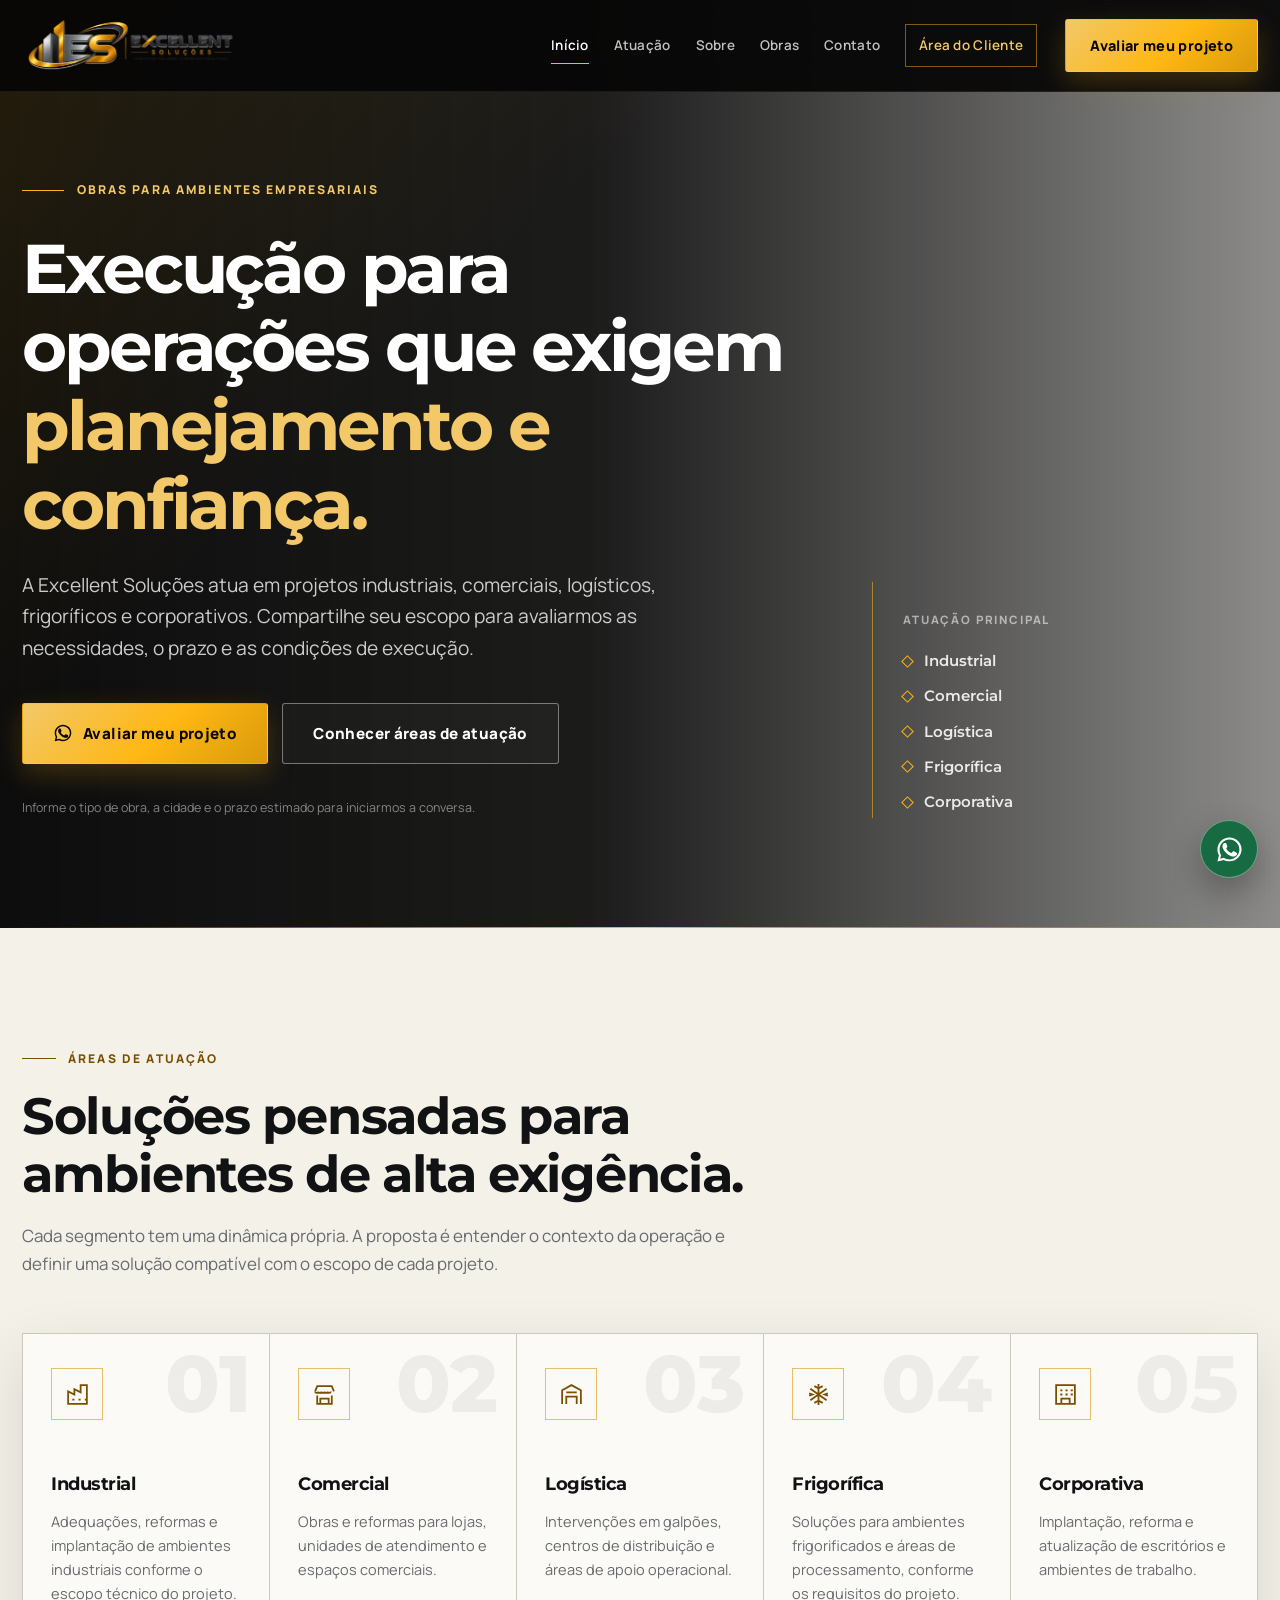
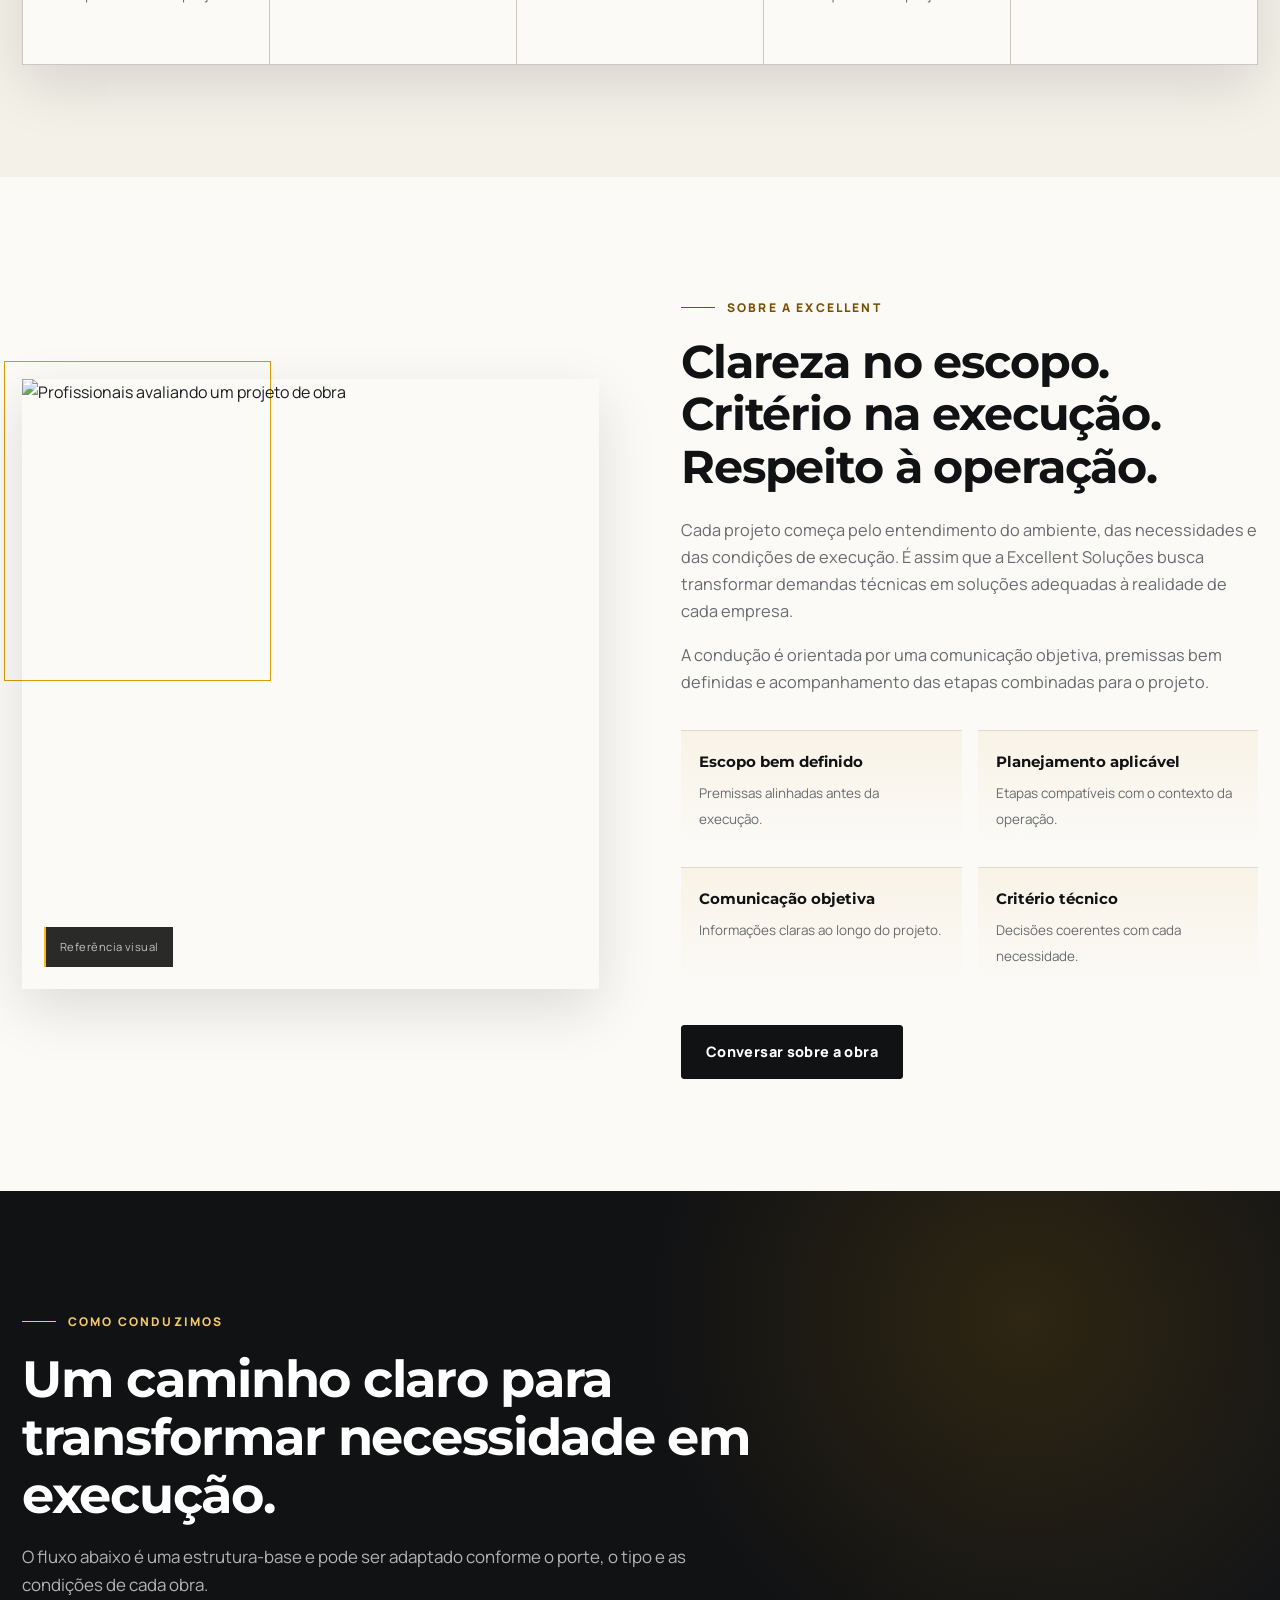
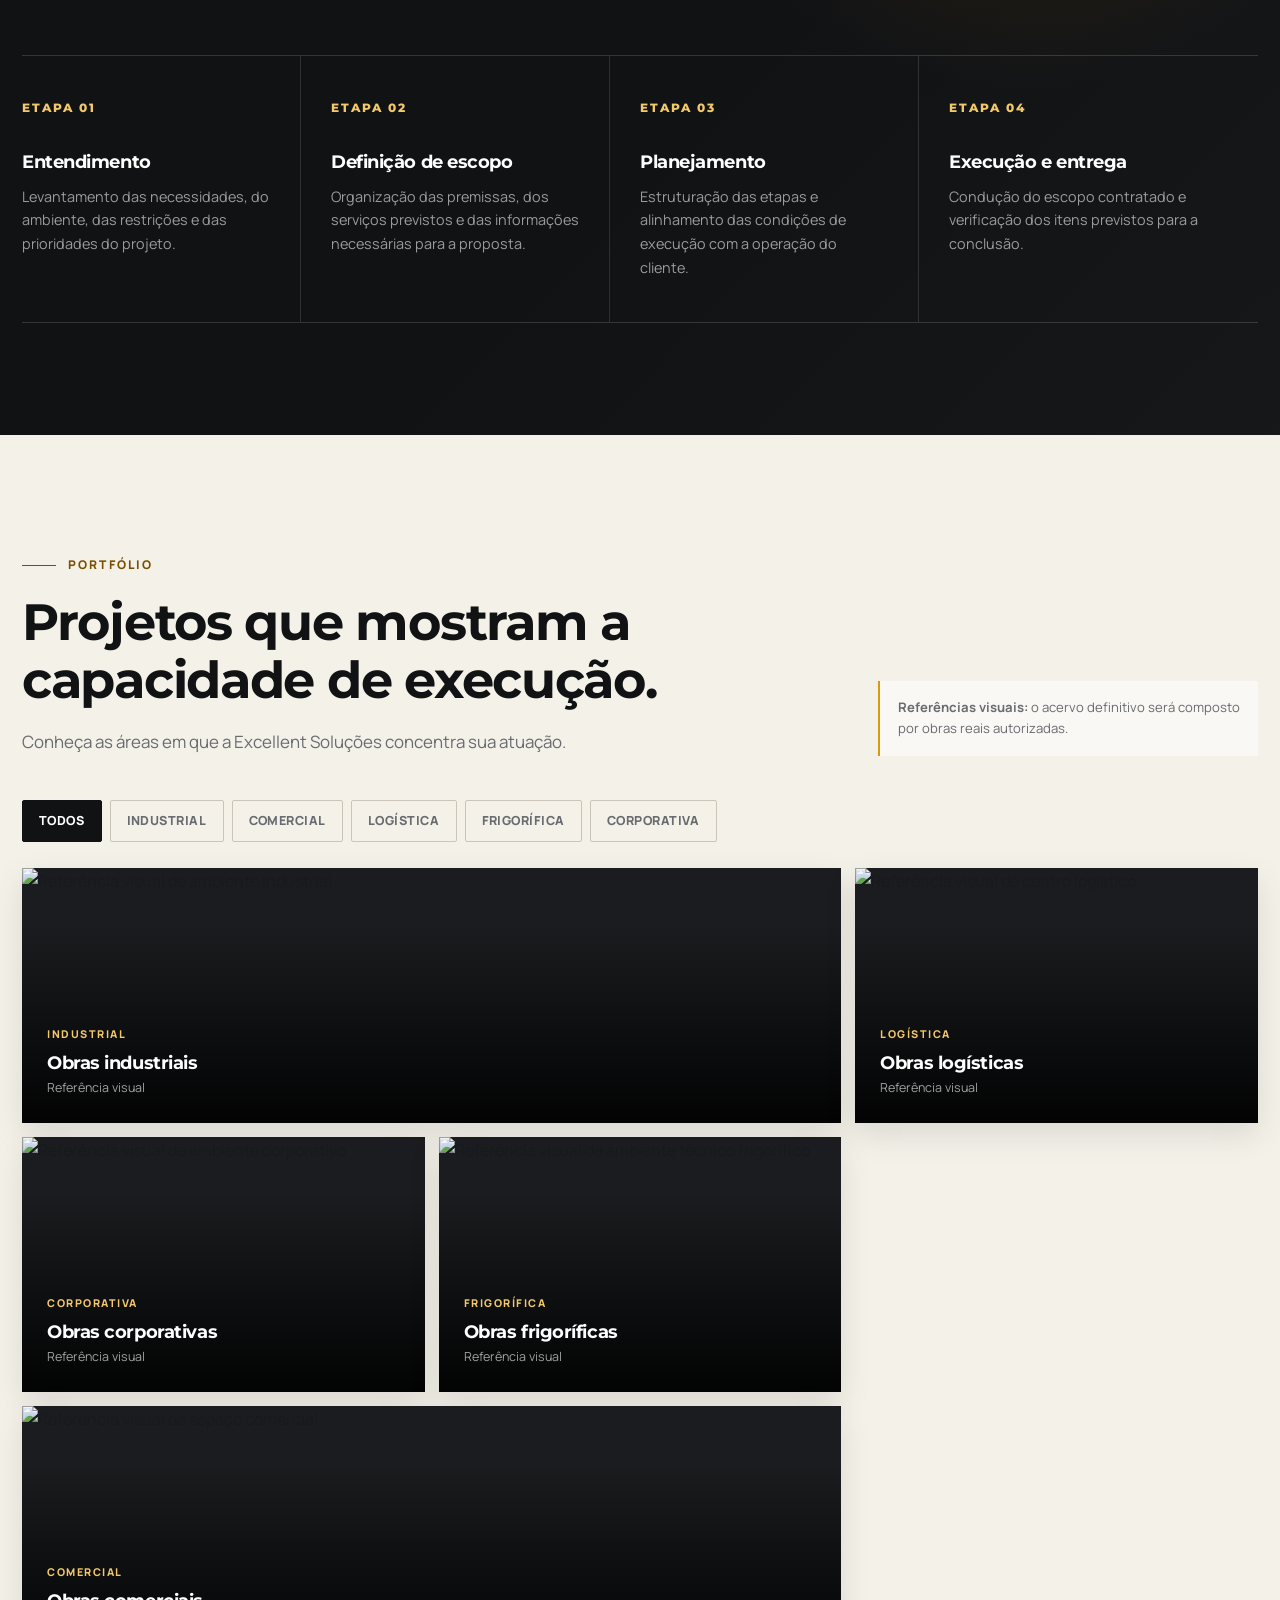
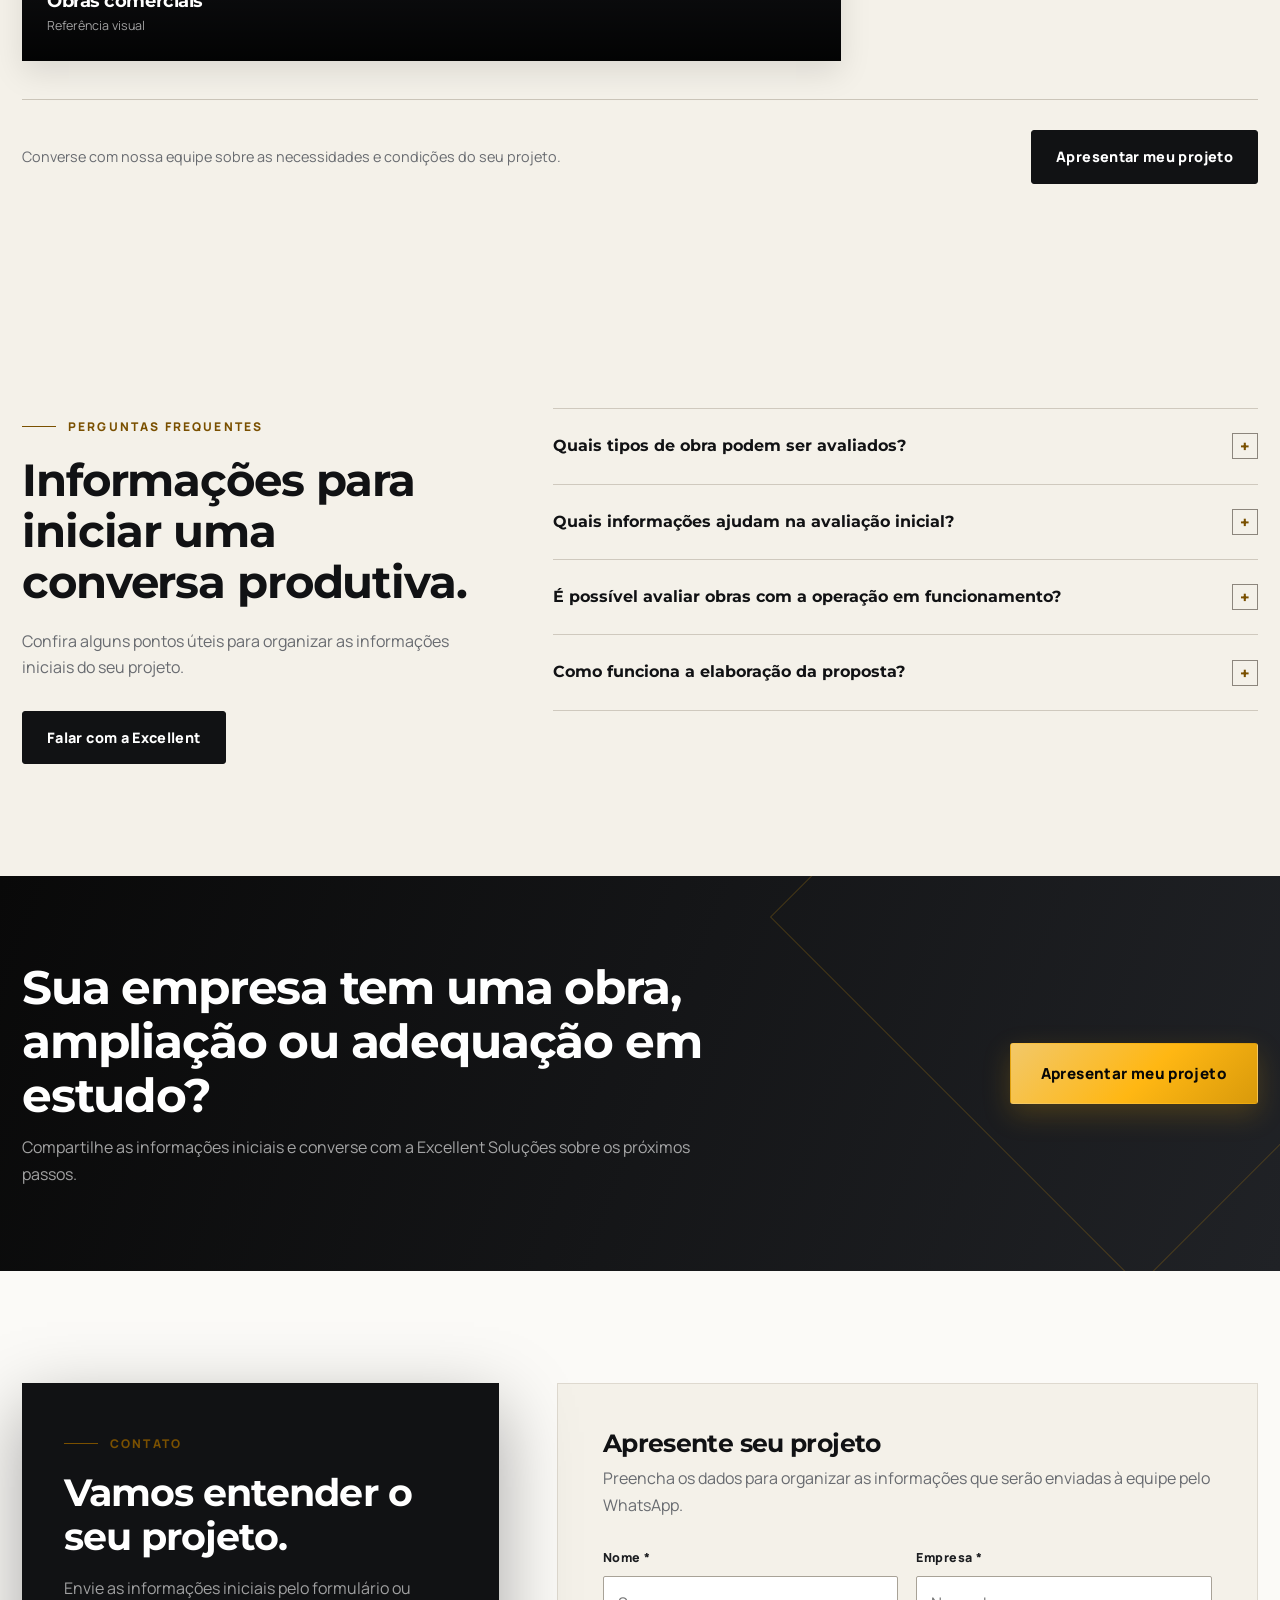
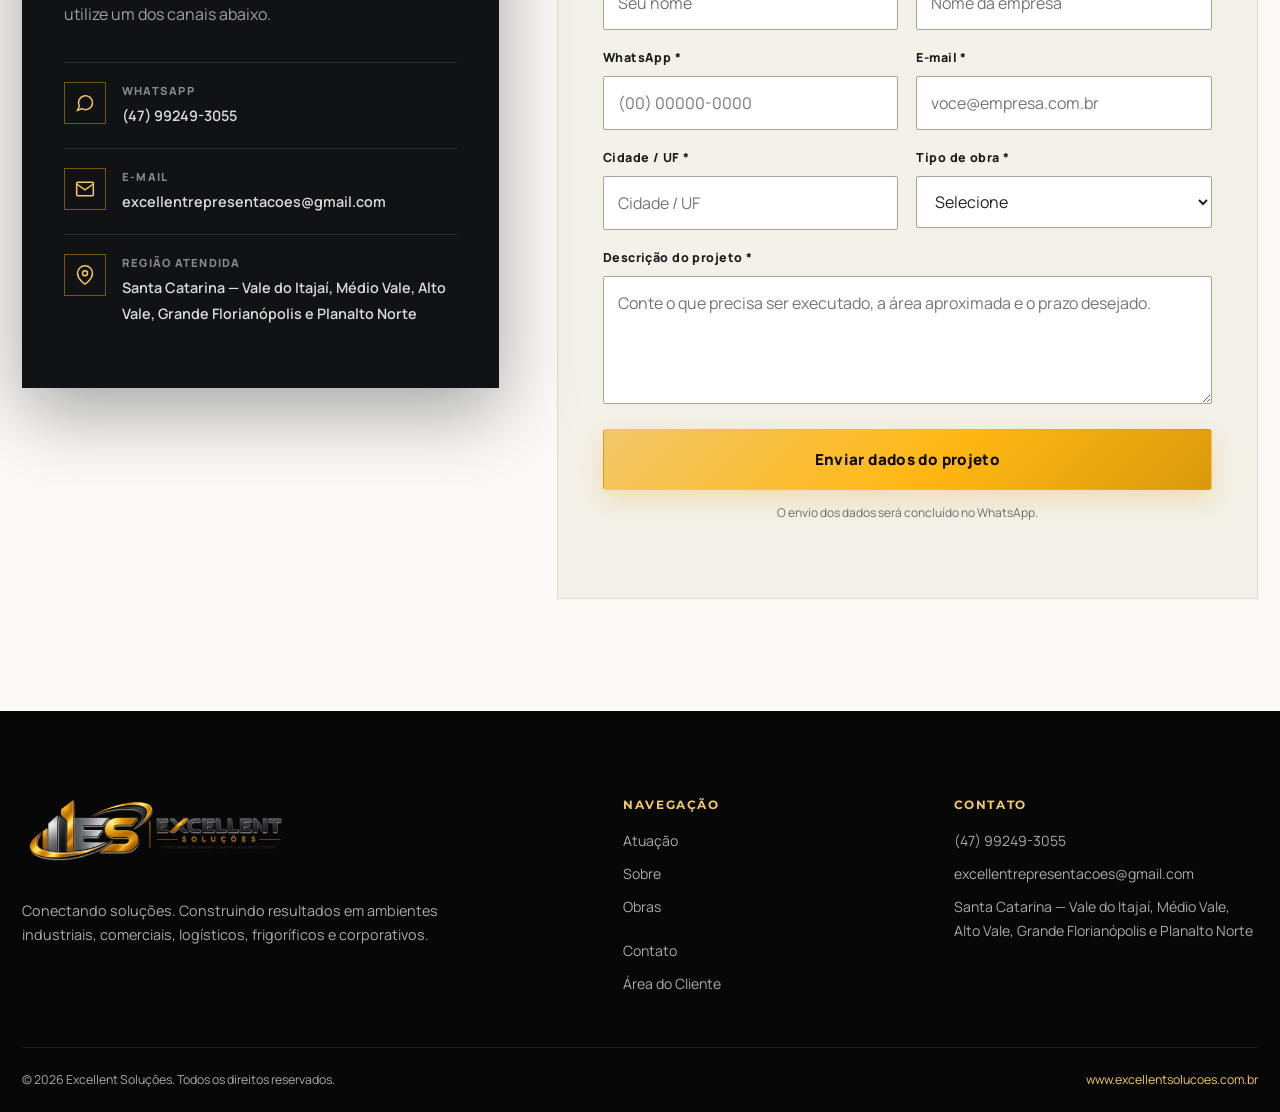
==== commit 7fdcdfeb: "Add public client area and sanitized system demo Co-Authored-By: Paperclip <noreply@paperclip.ing>" ====
--- a/index.html
+++ b/index.html
@@ -100,6 +100,7 @@
 .nav>a:not(.btn)::after{content:"";position:absolute;left:0;right:100%;bottom:3px;height:1px;background:var(--gold-bright);transition:right .25s}
 .nav>a:not(.btn):hover,.nav>a:not(.btn).active{color:var(--white)}
 .nav>a:not(.btn):hover::after,.nav>a:not(.btn).active::after{right:0}
+.nav>a.client-area{padding:9px 13px;border:1px solid rgba(255,183,19,.48);color:var(--gold-soft)}
 .header-cta{white-space:nowrap}
 .nav .btn{display:none}
 .menu-toggle{display:none;width:46px;height:46px;border:1px solid rgba(255,255,255,.2);border-radius:3px;background:transparent;cursor:pointer;position:relative}
@@ -296,7 +297,7 @@
 @media (max-width:980px){
   :root{--header-h:82px}section{padding:90px 0}.header.scrolled{height:74px}.header .brand-logo,.header.scrolled .brand-logo{width:184px}.menu-toggle{display:block}
   .nav{position:fixed;left:0;right:0;top:var(--header-h);height:calc(100dvh - var(--header-h));display:flex;flex-direction:column;align-items:stretch;gap:0;padding:22px;background:rgba(7,7,7,.98);transform:translateX(100%);transition:transform .3s;overflow-y:auto}
-  .menu-open .nav{transform:none}.nav>a:not(.btn){padding:17px 4px;border-bottom:1px solid rgba(255,255,255,.1);font-size:1rem}.nav>a:not(.btn)::after{display:none}.nav .btn{display:inline-flex;margin:24px 0 0}
+  .menu-open .nav{transform:none}.nav>a:not(.btn){padding:17px 4px;border-bottom:1px solid rgba(255,255,255,.1);font-size:1rem}.nav>a.client-area{border-width:0 0 1px}.nav>a:not(.btn)::after{display:none}.nav .btn{display:inline-flex;margin:24px 0 0}
   .hero{min-height:auto}.hero-grid{grid-template-columns:1fr;gap:58px}.hero-aside{max-width:620px}.expertise-grid{grid-template-columns:repeat(2,1fr)}
   .about-grid,.clients-layout,.faq-grid,.contact-grid{grid-template-columns:1fr}.about-visual{min-height:560px}.about-copy{max-width:750px}
   .method-grid{grid-template-columns:repeat(2,1fr)}.method-step:nth-child(2){border-right:0;margin-right:0}.method-step:nth-child(-n+2){border-bottom:1px solid rgba(255,255,255,.12)}
@@ -331,7 +332,7 @@
   <div class="container">
     <a class="brand" href="#inicio" aria-label="Excellent Soluções — início"><span class="brand-logo" aria-hidden="true"></span><span class="sr-only">Excellent Soluções</span></a>
     <nav class="nav" id="nav" aria-label="Navegação principal">
-      <a href="#inicio" class="active">Início</a><a href="#atuacao">Atuação</a><a href="#sobre">Sobre</a><a href="#obras">Obras</a><a href="#clientes" hidden>Clientes</a><a href="#contato">Contato</a>
+      <a href="#inicio" class="active">Início</a><a href="#atuacao">Atuação</a><a href="#sobre">Sobre</a><a href="#obras">Obras</a><a href="#clientes" hidden>Clientes</a><a href="#contato">Contato</a><a href="area-do-cliente/" class="client-area">Área do Cliente</a>
       <a href="#contato" class="btn btn-gold js-wa" data-msg="Olá! Gostaria de apresentar um projeto à Excellent Soluções.">Avaliar meu projeto</a>
     </nav>
     <a href="#contato" class="btn btn-gold header-cta js-wa" data-msg="Olá! Gostaria de apresentar um projeto à Excellent Soluções.">Avaliar meu projeto</a>
@@ -450,7 +451,7 @@
 
 <footer class="footer">
   <div class="container">
-    <div class="footer-grid"><div class="footer-brand"><a class="brand" href="#inicio" aria-label="Excellent Soluções — início"><span class="brand-logo" aria-hidden="true"></span><span class="sr-only">Excellent Soluções</span></a><p>Conectando soluções. Construindo resultados em ambientes industriais, comerciais, logísticos, frigoríficos e corporativos.</p></div><div><h4>Navegação</h4><ul><li><a href="#atuacao">Atuação</a></li><li><a href="#sobre">Sobre</a></li><li><a href="#obras">Obras</a></li><li><a href="#clientes" hidden>Clientes</a></li><li><a href="#contato">Contato</a></li></ul></div><div><h4>Contato</h4><ul><li data-config-field="whatsapp" hidden><a href="#contato" class="js-wa js-wa-label" data-msg="Olá! Vim pelo site da Excellent Soluções."></a></li><li data-config-field="email" hidden><a href="#contato" class="js-email"></a></li><li data-config-field="address" hidden><a href="#contato" class="js-address"></a></li></ul></div></div>
+    <div class="footer-grid"><div class="footer-brand"><a class="brand" href="#inicio" aria-label="Excellent Soluções — início"><span class="brand-logo" aria-hidden="true"></span><span class="sr-only">Excellent Soluções</span></a><p>Conectando soluções. Construindo resultados em ambientes industriais, comerciais, logísticos, frigoríficos e corporativos.</p></div><div><h4>Navegação</h4><ul><li><a href="#atuacao">Atuação</a></li><li><a href="#sobre">Sobre</a></li><li><a href="#obras">Obras</a></li><li><a href="#clientes" hidden>Clientes</a></li><li><a href="#contato">Contato</a></li><li><a href="area-do-cliente/">Área do Cliente</a></li></ul></div><div><h4>Contato</h4><ul><li data-config-field="whatsapp" hidden><a href="#contato" class="js-wa js-wa-label" data-msg="Olá! Vim pelo site da Excellent Soluções."></a></li><li data-config-field="email" hidden><a href="#contato" class="js-email"></a></li><li data-config-field="address" hidden><a href="#contato" class="js-address"></a></li></ul></div></div>
     <div class="footer-bottom"><span>© <span id="year"></span> Excellent Soluções. Todos os direitos reservados.</span><a href="https://www.excellentsolucoes.com.br">www.excellentsolucoes.com.br</a></div>
   </div>
 </footer>
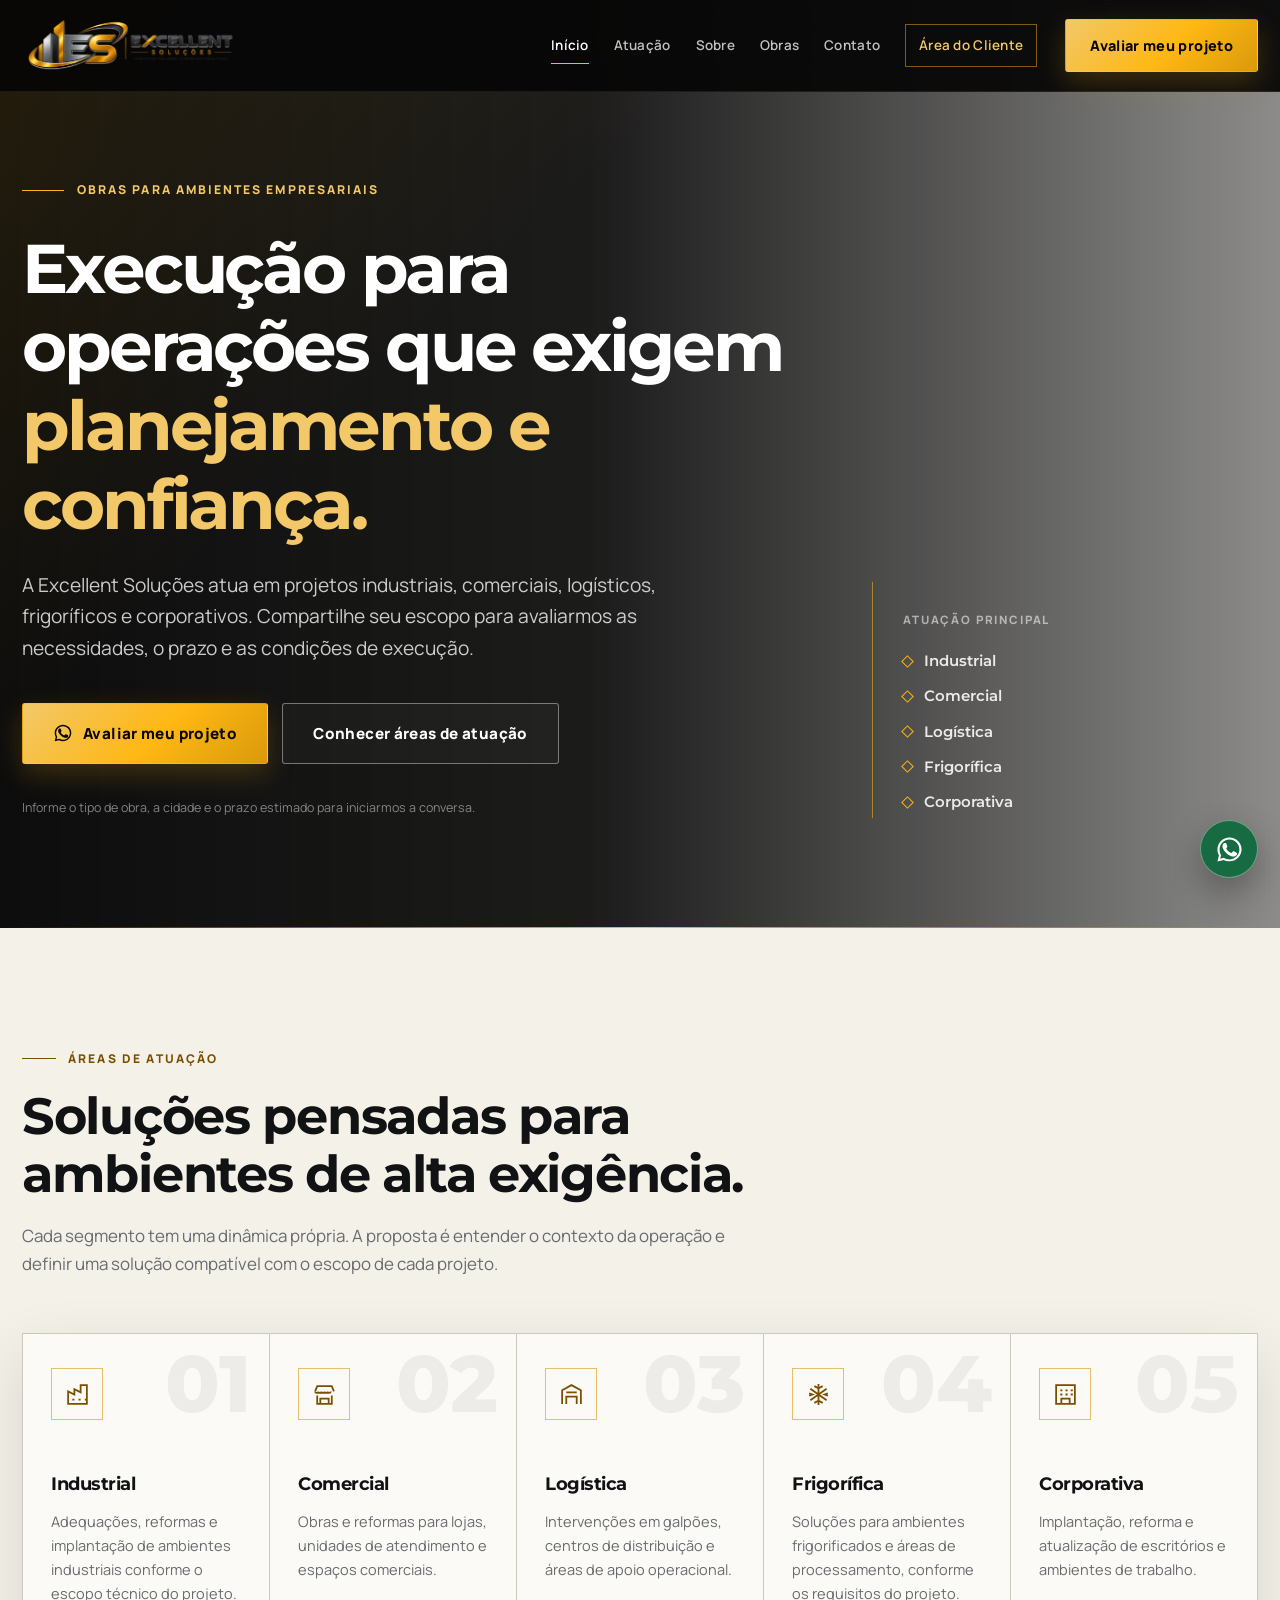
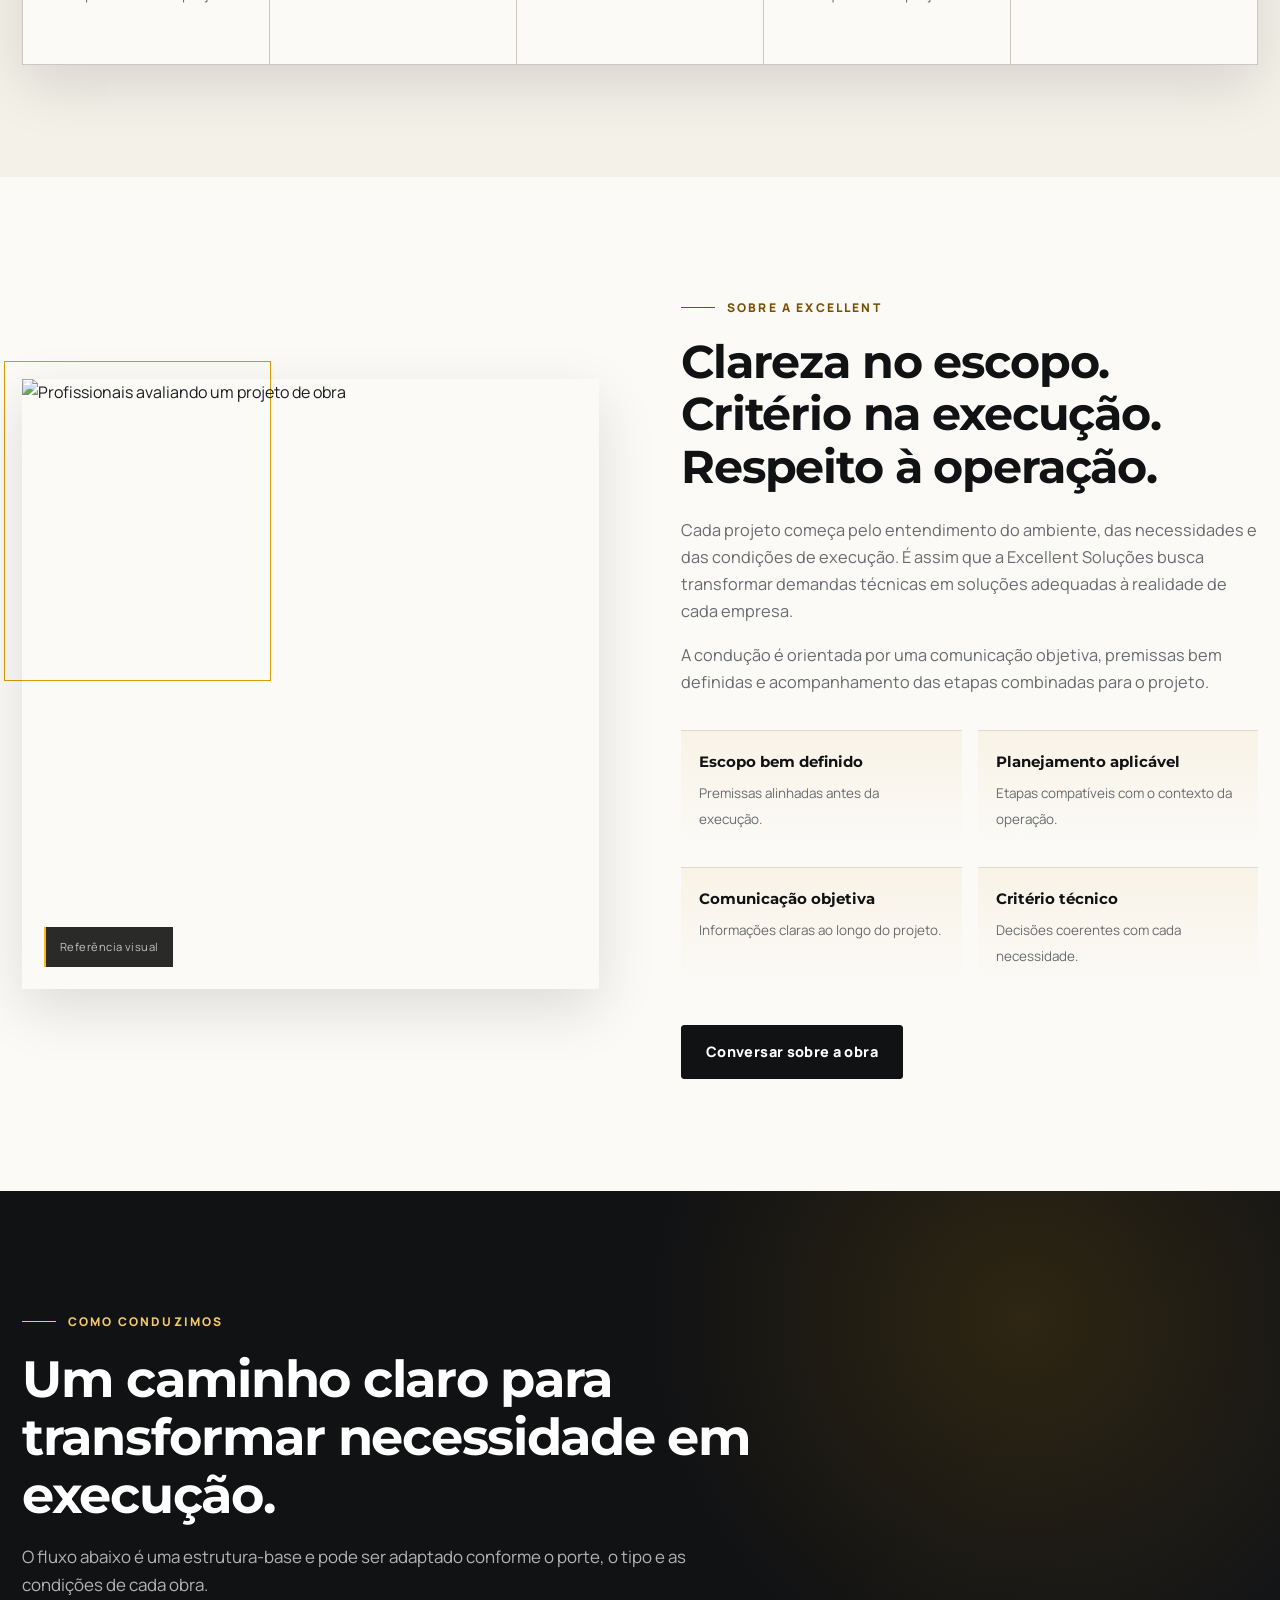
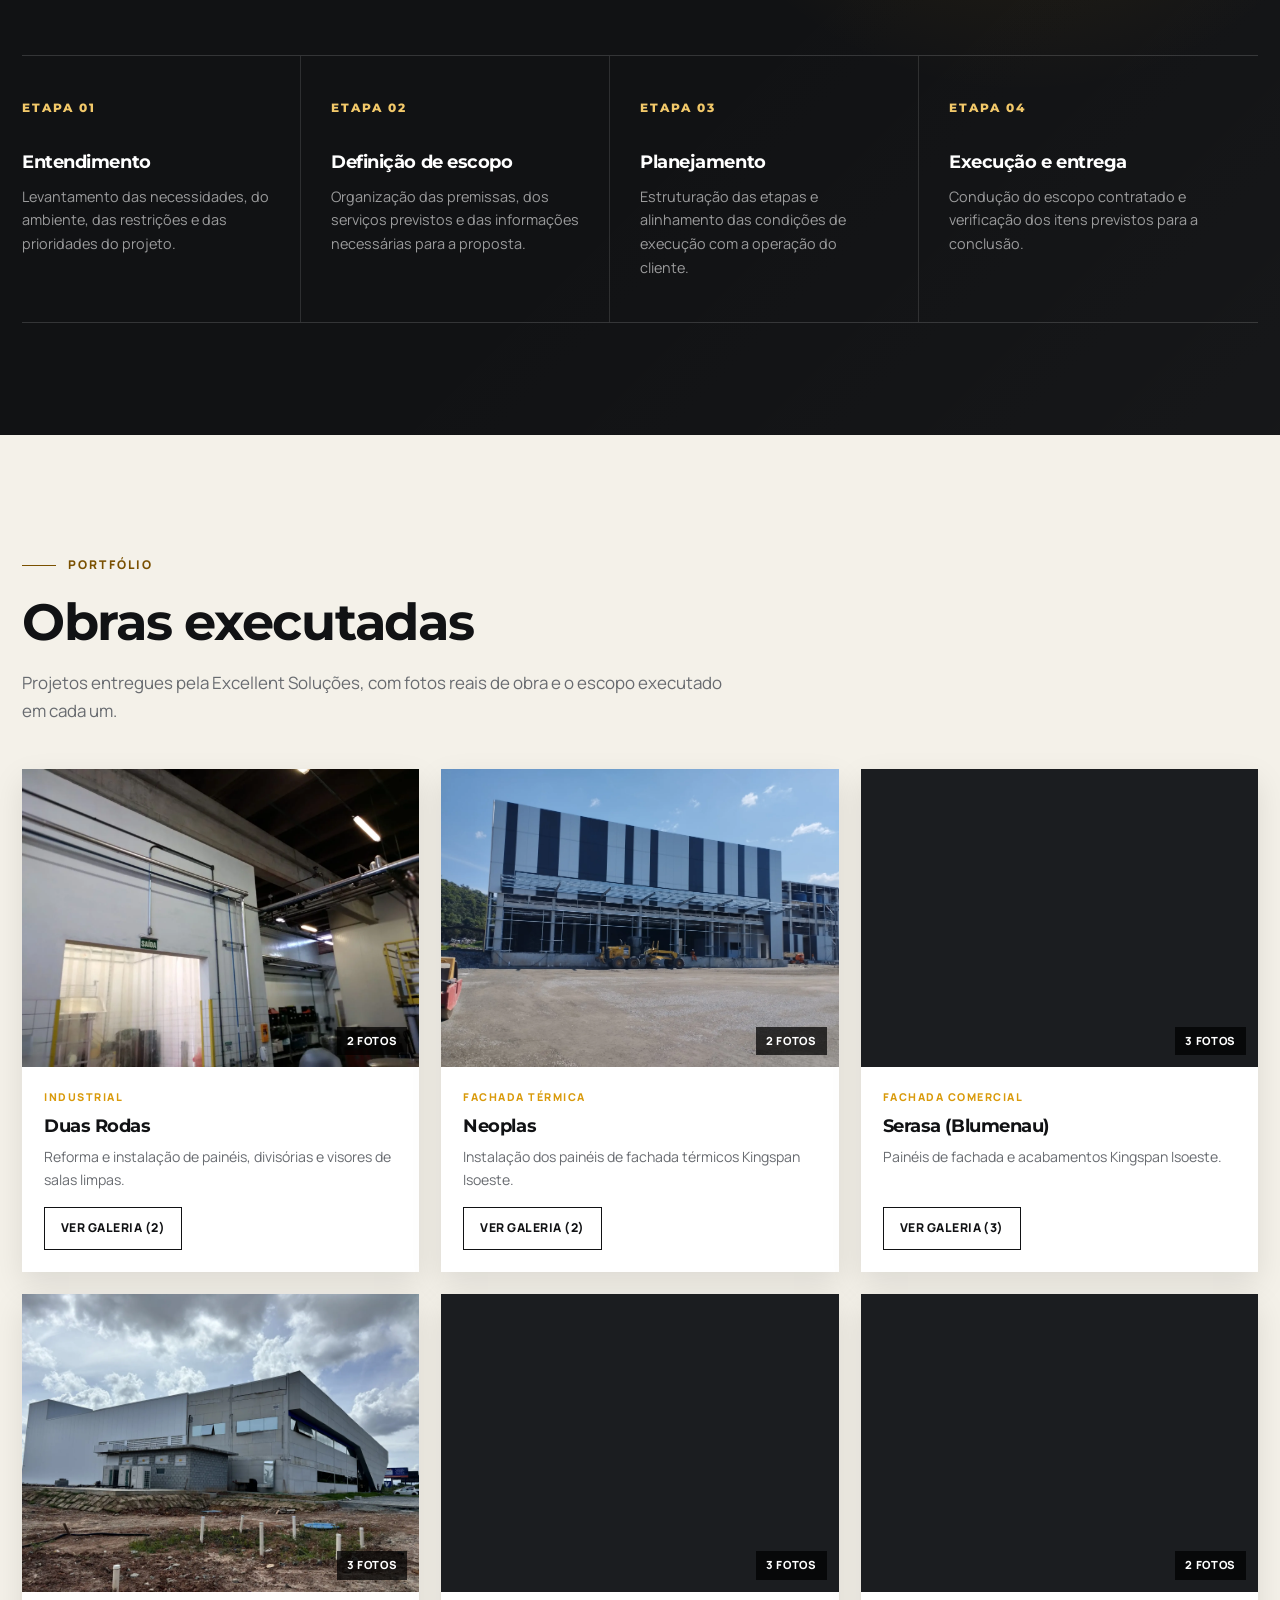
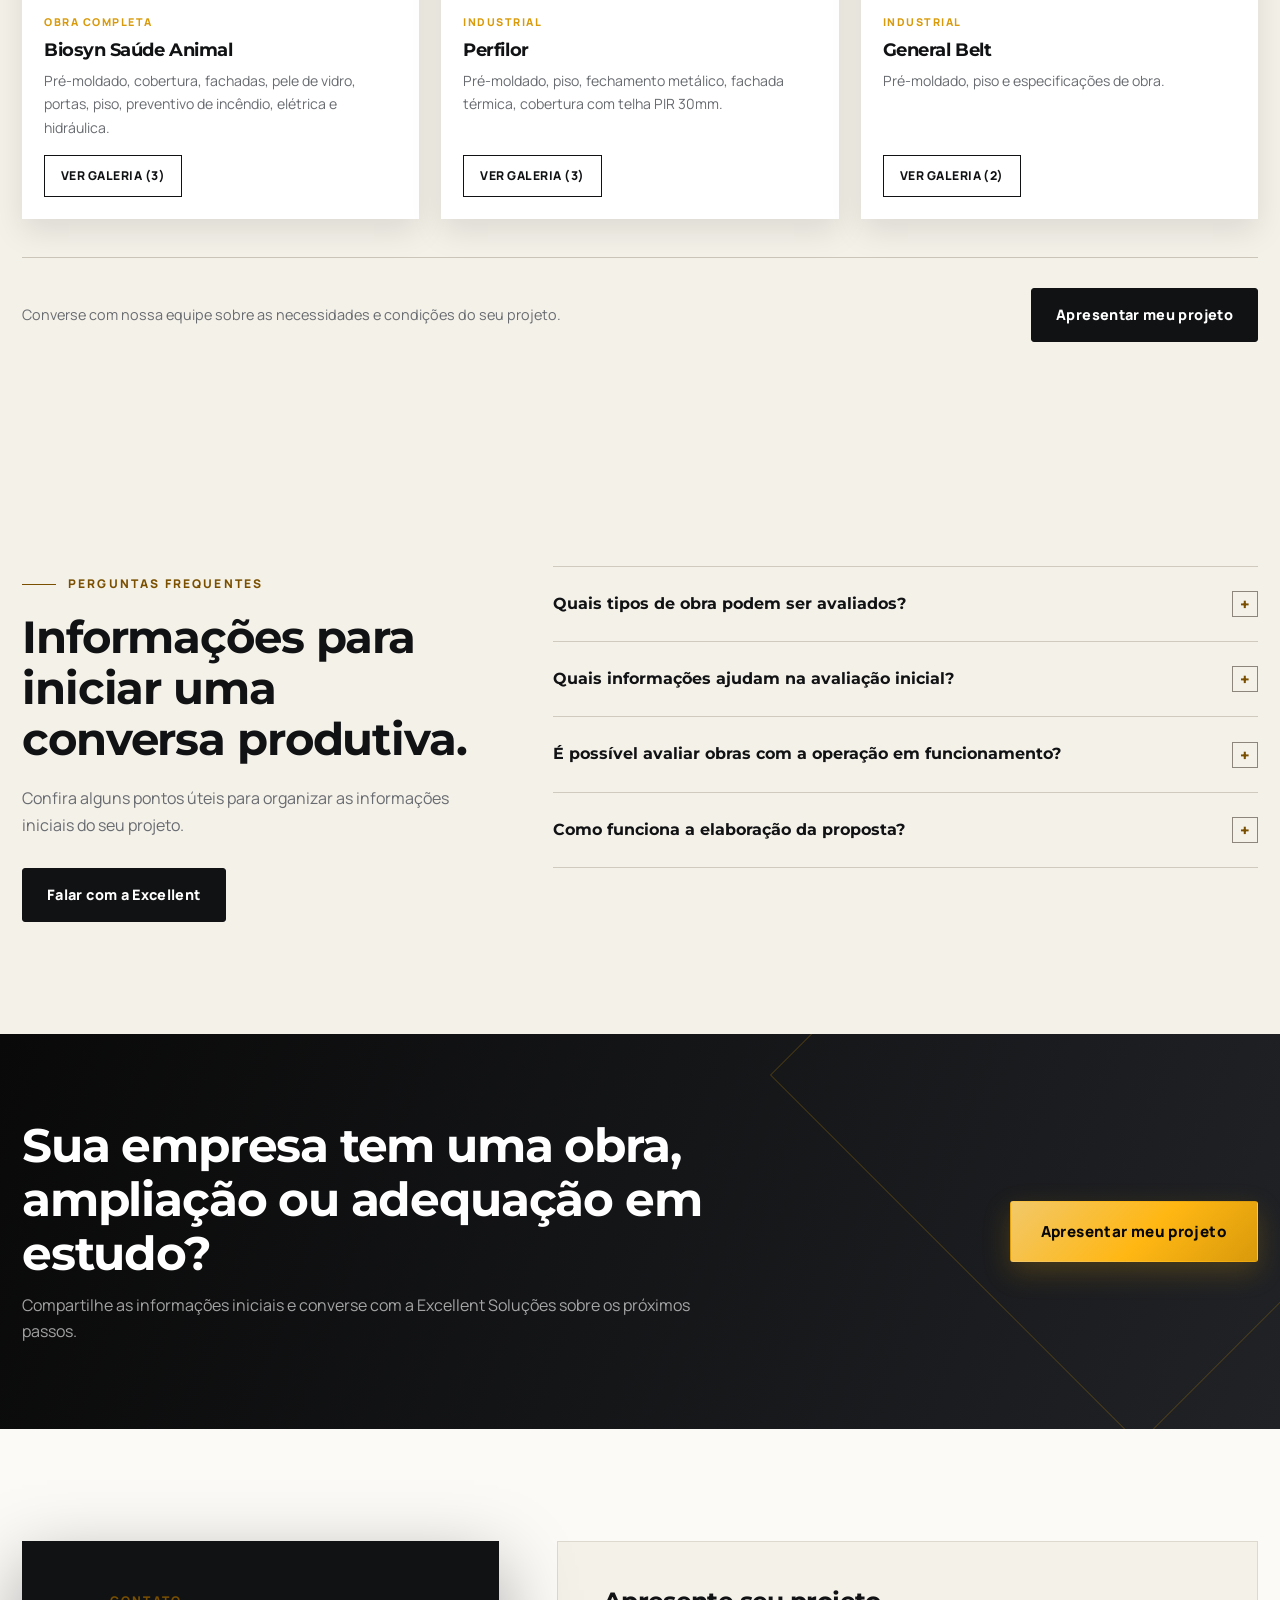
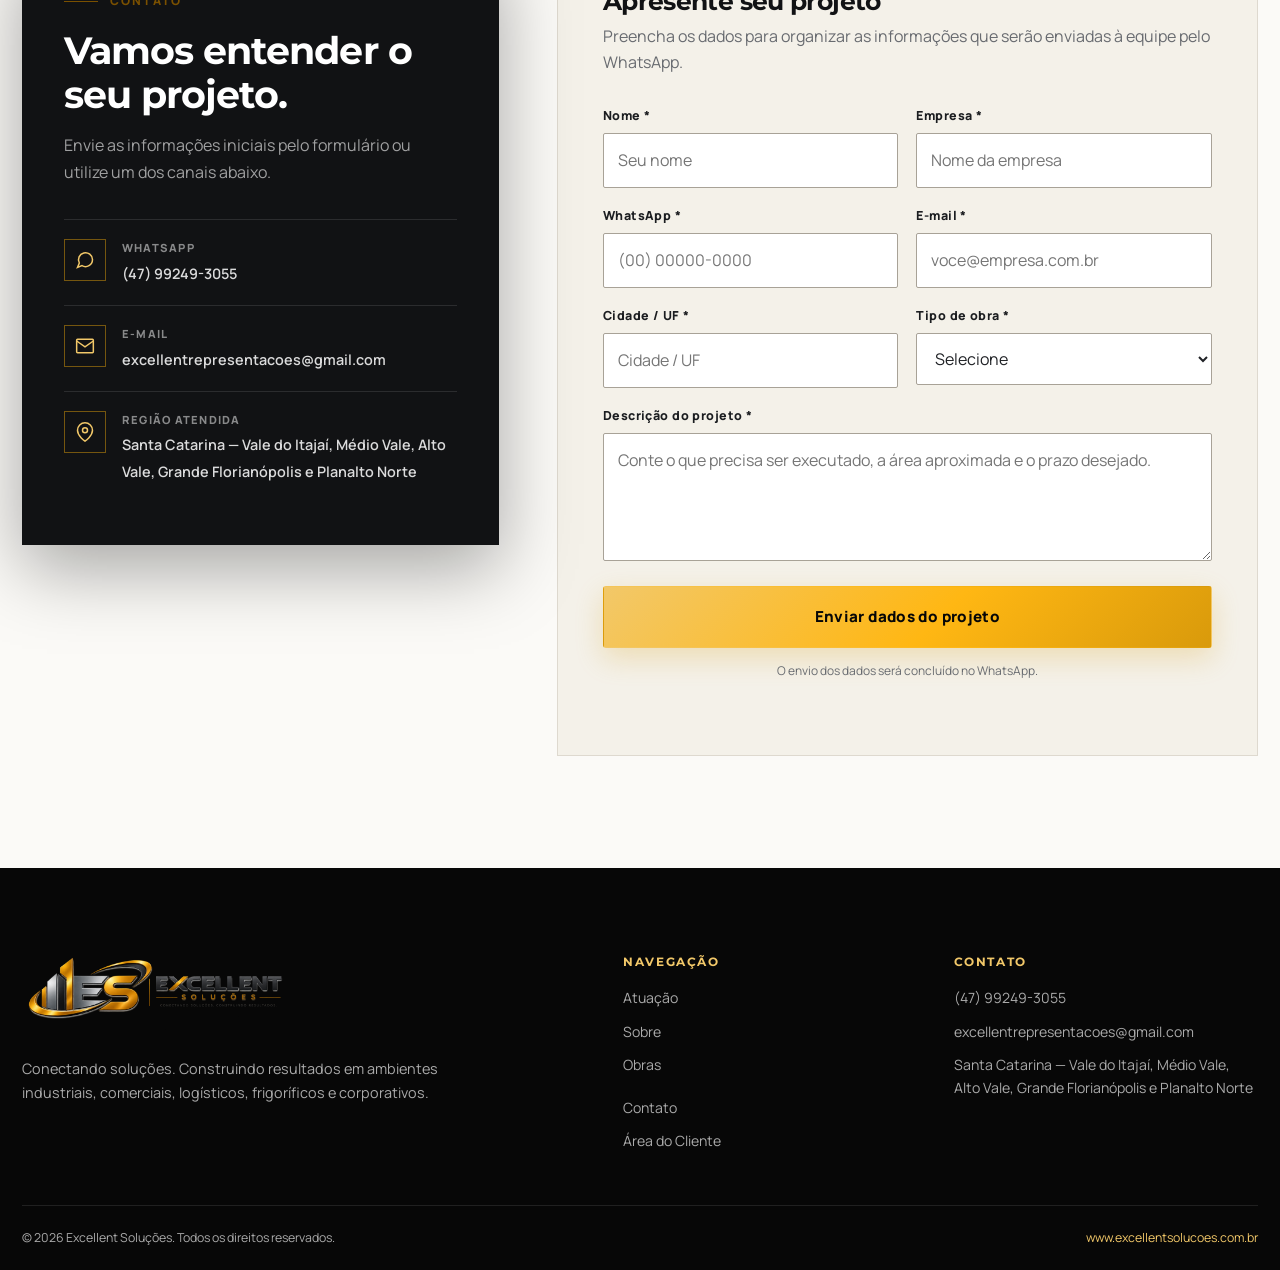
==== commit 2c84d30e: "Add 'Obras executadas' portfolio with real project photos (WebP+JPG, no EXIF) Co-Authored-By: Claude" ====
--- a/index.html
+++ b/index.html
@@ -190,6 +190,23 @@
 .work-info p{color:rgba(255,255,255,.62);font-size:.78rem}
 .work.hide{display:none}
 .works-grid.filtered .work:not(.hide){grid-column:1/-1}
+.obras-grid{display:grid;grid-template-columns:repeat(3,1fr);gap:22px}
+.obra{display:flex;flex-direction:column;background:var(--white);box-shadow:0 12px 30px rgba(7,7,7,.1)}
+.obra-media{position:relative;display:block;padding:0;border:0;background:var(--graphite);cursor:pointer;aspect-ratio:4/3;overflow:hidden}
+.obra-media img{width:100%;height:100%;object-fit:cover;transition:transform .55s}
+.obra-media:hover img,.obra-media:focus-visible img{transform:scale(1.045)}
+.obra-count{position:absolute;right:12px;bottom:12px;padding:5px 10px;background:rgba(0,0,0,.72);color:#fff;font-size:.7rem;font-weight:800;letter-spacing:.06em;text-transform:uppercase}
+.obra-info{display:flex;flex-direction:column;flex:1;padding:22px}
+.obra-info .work-tag{color:var(--gold)}
+.obra-info h3{font-size:1.15rem;color:var(--coal);margin-bottom:8px}
+.obra-info p{color:var(--muted);font-size:.88rem;margin-bottom:16px}
+.obra-more{margin-top:auto;align-self:flex-start;padding:10px 16px;border:1px solid var(--coal);background:transparent;color:var(--coal);font-size:.76rem;font-weight:800;letter-spacing:.04em;text-transform:uppercase;cursor:pointer;transition:.2s}
+.obra-more:hover,.obra-more:focus-visible{background:var(--coal);color:var(--white)}
+.lightbox-nav{position:absolute;top:50%;width:48px;height:48px;margin-top:-24px;border:1px solid rgba(255,255,255,.35);background:transparent;color:#fff;font-size:1.6rem;cursor:pointer}
+.lightbox-nav.prev{left:20px}.lightbox-nav.next{right:20px}
+.lightbox-nav[hidden]{display:none}
+@media (max-width:1024px){.obras-grid{grid-template-columns:repeat(2,1fr)}}
+@media (max-width:640px){.obras-grid{grid-template-columns:1fr}.lightbox-nav.prev{left:8px}.lightbox-nav.next{right:8px}}
 .works-cta{display:flex;align-items:center;justify-content:space-between;gap:24px;margin-top:38px;padding-top:30px;border-top:1px solid #cbc5b9}
 .works-cta p{color:var(--muted);font-size:.9rem}
 
@@ -393,14 +410,32 @@
 
   <section class="works" id="obras">
     <div class="container">
-      <div class="works-top"><div class="section-head reveal"><span class="eyebrow">Portfólio</span><h2>Projetos que mostram a capacidade de execução.</h2><p>Conheça as áreas em que a Excellent Soluções concentra sua atuação.</p></div><p class="reference-note reveal"><strong>Referências visuais:</strong> o acervo definitivo será composto por obras reais autorizadas.</p></div>
-      <div class="filters reveal" role="group" aria-label="Filtrar projetos por categoria"><button class="filter active" type="button" data-filter="all" aria-pressed="true">Todos</button><button class="filter" type="button" data-filter="industrial" aria-pressed="false">Industrial</button><button class="filter" type="button" data-filter="comercial" aria-pressed="false">Comercial</button><button class="filter" type="button" data-filter="logistica" aria-pressed="false">Logística</button><button class="filter" type="button" data-filter="frigorifica" aria-pressed="false">Frigorífica</button><button class="filter" type="button" data-filter="corporativa" aria-pressed="false">Corporativa</button></div>
-      <div class="works-grid">
-        <article class="work wide reveal" data-cat="industrial" tabindex="0" role="button" aria-label="Ampliar referência visual de obra industrial"><img src="https://images.unsplash.com/photo-1565793298595-6a879b1d9492?auto=format&amp;fit=crop&amp;w=1400&amp;q=82" alt="Referência visual de ambiente industrial" loading="lazy" width="1400" height="900"><div class="work-info"><span class="work-tag">Industrial</span><h3>Obras industriais</h3><p>Referência visual</p></div></article>
-        <article class="work reveal" data-cat="logistica" tabindex="0" role="button" aria-label="Ampliar referência visual de obra logística"><img src="https://images.unsplash.com/photo-1586528116311-ad8dd3c8310d?auto=format&amp;fit=crop&amp;w=1000&amp;q=82" alt="Referência visual de centro logístico" loading="lazy" width="1000" height="800"><div class="work-info"><span class="work-tag">Logística</span><h3>Obras logísticas</h3><p>Referência visual</p></div></article>
-        <article class="work reveal" data-cat="corporativa" tabindex="0" role="button" aria-label="Ampliar referência visual de obra corporativa"><img src="https://images.unsplash.com/photo-1497366216548-37526070297c?auto=format&amp;fit=crop&amp;w=1000&amp;q=82" alt="Referência visual de ambiente corporativo" loading="lazy" width="1000" height="800"><div class="work-info"><span class="work-tag">Corporativa</span><h3>Obras corporativas</h3><p>Referência visual</p></div></article>
-        <article class="work reveal" data-cat="frigorifica" tabindex="0" role="button" aria-label="Ampliar referência visual de obra frigorífica"><img src="https://images.unsplash.com/photo-1581092918056-0c4c3acd3789?auto=format&amp;fit=crop&amp;w=1000&amp;q=82" alt="Referência visual de ambiente técnico frigorífico" loading="lazy" width="1000" height="800"><div class="work-info"><span class="work-tag">Frigorífica</span><h3>Obras frigoríficas</h3><p>Referência visual</p></div></article>
-        <article class="work wide reveal" data-cat="comercial" tabindex="0" role="button" aria-label="Ampliar referência visual de obra comercial"><img src="https://images.unsplash.com/photo-1441986300917-64674bd600d8?auto=format&amp;fit=crop&amp;w=1400&amp;q=82" alt="Referência visual de espaço comercial" loading="lazy" width="1400" height="900"><div class="work-info"><span class="work-tag">Comercial</span><h3>Obras comerciais</h3><p>Referência visual</p></div></article>
+      <div class="works-top"><div class="section-head reveal"><span class="eyebrow">Portfólio</span><h2>Obras executadas</h2><p>Projetos entregues pela Excellent Soluções, com fotos reais de obra e o escopo executado em cada um.</p></div></div>
+      <div class="obras-grid">
+        <article class="obra reveal" data-obra="0">
+          <button class="obra-media" type="button" aria-label="Ver fotos da obra Duas Rodas"><picture><source srcset="assets/obras/Duas-Rodas-1-sala-limpa.webp" type="image/webp"><img src="assets/obras/Duas-Rodas-1-sala-limpa.jpg" alt="Sala limpa com painéis, divisórias e visores instalados" loading="lazy" decoding="async" width="1920" height="1440"></picture><span class="obra-count">2 fotos</span></button>
+          <div class="obra-info"><span class="work-tag">Industrial</span><h3>Duas Rodas</h3><p>Reforma e instalação de painéis, divisórias e visores de salas limpas.</p><span class="obra-gallery" hidden><a class="obra-g" href="assets/obras/Duas-Rodas-1-sala-limpa.jpg" data-alt="Sala limpa com painéis, divisórias e visores instalados" hidden></a> <a class="obra-g" href="assets/obras/Duas-Rodas-2-paineis.jpg" data-alt="Painéis e divisórias instalados em sala limpa" hidden></a></span><button class="obra-more" type="button">Ver galeria (2)</button></div>
+        </article>
+        <article class="obra reveal" data-obra="1">
+          <button class="obra-media" type="button" aria-label="Ver fotos da obra Neoplas"><picture><source srcset="assets/obras/Neoplas-1-fachada-frontal.webp" type="image/webp"><img src="assets/obras/Neoplas-1-fachada-frontal.jpg" alt="Fachada frontal da Neoplas com painéis térmicos Kingspan Isoeste" loading="lazy" decoding="async" width="1920" height="1440"></picture><span class="obra-count">2 fotos</span></button>
+          <div class="obra-info"><span class="work-tag">Fachada térmica</span><h3>Neoplas</h3><p>Instalação dos painéis de fachada térmicos Kingspan Isoeste.</p><span class="obra-gallery" hidden><a class="obra-g" href="assets/obras/Neoplas-1-fachada-frontal.jpg" data-alt="Fachada frontal da Neoplas com painéis térmicos Kingspan Isoeste" hidden></a> <a class="obra-g" href="assets/obras/Neoplas-2-fachada-rua.jpg" data-alt="Fachada da Neoplas vista da rua" hidden></a></span><button class="obra-more" type="button">Ver galeria (2)</button></div>
+        </article>
+        <article class="obra reveal" data-obra="2">
+          <button class="obra-media" type="button" aria-label="Ver fotos da obra Serasa (Blumenau)"><picture><source srcset="assets/obras/Serasa-1-fachada-concluida.webp" type="image/webp"><img src="assets/obras/Serasa-1-fachada-concluida.jpg" alt="Fachada concluída da Serasa em Blumenau" loading="lazy" decoding="async" width="1920" height="1440"></picture><span class="obra-count">3 fotos</span></button>
+          <div class="obra-info"><span class="work-tag">Fachada comercial</span><h3>Serasa (Blumenau)</h3><p>Painéis de fachada e acabamentos Kingspan Isoeste.</p><span class="obra-gallery" hidden><a class="obra-g" href="assets/obras/Serasa-1-fachada-concluida.jpg" data-alt="Fachada concluída da Serasa em Blumenau" hidden></a> <a class="obra-g" href="assets/obras/Serasa-2-fachada-frontal.jpg" data-alt="Vista frontal da fachada da Serasa" hidden></a> <a class="obra-g" href="assets/obras/Serasa-3-detalhe-paineis.jpg" data-alt="Detalhe dos painéis e acabamentos da fachada da Serasa" hidden></a></span><button class="obra-more" type="button">Ver galeria (3)</button></div>
+        </article>
+        <article class="obra reveal" data-obra="3">
+          <button class="obra-media" type="button" aria-label="Ver fotos da obra Biosyn Saúde Animal"><picture><source srcset="assets/obras/Biosyn-1-fachada-geral.webp" type="image/webp"><img src="assets/obras/Biosyn-1-fachada-geral.jpg" alt="Fachada geral da Biosyn Saúde Animal" loading="lazy" decoding="async" width="1920" height="1440"></picture><span class="obra-count">3 fotos</span></button>
+          <div class="obra-info"><span class="work-tag">Obra completa</span><h3>Biosyn Saúde Animal</h3><p>Pré-moldado, cobertura, fachadas, pele de vidro, portas, piso, preventivo de incêndio, elétrica e hidráulica.</p><span class="obra-gallery" hidden><a class="obra-g" href="assets/obras/Biosyn-1-fachada-geral.jpg" data-alt="Fachada geral da Biosyn Saúde Animal" hidden></a> <a class="obra-g" href="assets/obras/Biosyn-2-fachada-acm-vidro.jpg" data-alt="Fachada com revestimento ACM e vidro da Biosyn" hidden></a> <a class="obra-g" href="assets/obras/Biosyn-3-pele-de-vidro.jpg" data-alt="Pele de vidro da Biosyn Saúde Animal" hidden></a></span><button class="obra-more" type="button">Ver galeria (3)</button></div>
+        </article>
+        <article class="obra reveal" data-obra="4">
+          <button class="obra-media" type="button" aria-label="Ver fotos da obra Perfilor"><picture><source srcset="assets/obras/Perfilor-1-fachada-termica.webp" type="image/webp"><img src="assets/obras/Perfilor-1-fachada-termica.jpg" alt="Fachada térmica da Perfilor" loading="lazy" decoding="async" width="1920" height="1440"></picture><span class="obra-count">3 fotos</span></button>
+          <div class="obra-info"><span class="work-tag">Industrial</span><h3>Perfilor</h3><p>Pré-moldado, piso, fechamento metálico, fachada térmica, cobertura com telha PIR 30mm.</p><span class="obra-gallery" hidden><a class="obra-g" href="assets/obras/Perfilor-1-fachada-termica.jpg" data-alt="Fachada térmica da Perfilor" hidden></a> <a class="obra-g" href="assets/obras/Perfilor-2-galpao-concluido.jpg" data-alt="Galpão da Perfilor concluído" hidden></a> <a class="obra-g" href="assets/obras/Perfilor-3-montagem-paineis.jpg" data-alt="Montagem dos painéis na obra da Perfilor" hidden></a></span><button class="obra-more" type="button">Ver galeria (3)</button></div>
+        </article>
+        <article class="obra reveal" data-obra="5">
+          <button class="obra-media" type="button" aria-label="Ver fotos da obra General Belt"><picture><source srcset="assets/obras/General-Belt-1-premoldado-3-4.webp" type="image/webp"><img src="assets/obras/General-Belt-1-premoldado-3-4.jpg" alt="Estrutura pré-moldada da General Belt em vista 3/4" loading="lazy" decoding="async" width="1920" height="1440"></picture><span class="obra-count">2 fotos</span></button>
+          <div class="obra-info"><span class="work-tag">Industrial</span><h3>General Belt</h3><p>Pré-moldado, piso e especificações de obra.</p><span class="obra-gallery" hidden><a class="obra-g" href="assets/obras/General-Belt-1-premoldado-3-4.jpg" data-alt="Estrutura pré-moldada da General Belt em vista 3/4" hidden></a> <a class="obra-g" href="assets/obras/General-Belt-2-fachada-frontal.jpg" data-alt="Fachada frontal da General Belt" hidden></a></span><button class="obra-more" type="button">Ver galeria (2)</button></div>
+        </article>
       </div>
       <div class="works-cta reveal"><p>Converse com nossa equipe sobre as necessidades e condições do seu projeto.</p><a href="#contato" class="btn btn-dark js-wa" data-msg="Olá! Vi a seção de obras e gostaria de conversar sobre um projeto.">Apresentar meu projeto</a></div>
     </div>
@@ -458,7 +493,7 @@
 
 <a href="#contato" class="wa-float js-wa" data-msg="Olá! Vim pelo site e gostaria de apresentar um projeto." aria-label="Falar com a Excellent Soluções pelo WhatsApp" hidden><svg viewBox="0 0 24 24" aria-hidden="true"><path d="M17.5 14.4c-.3-.1-1.7-.8-2-.9-.3-.1-.5-.1-.7.1-.2.3-.8.9-.9 1.1-.2.2-.3.2-.6.1-.3-.1-1.2-.5-2.3-1.4-.9-.8-1.4-1.7-1.6-2-.2-.3 0-.5.1-.6l.4-.5c.1-.2.2-.3.3-.5.1-.2 0-.4 0-.5l-.9-2.2c-.2-.6-.5-.5-.7-.5h-.6c-.2 0-.5.1-.8.4-.3.3-1 1-1 2.5s1.1 2.9 1.2 3.1c.1.2 2.1 3.2 5.1 4.5.7.3 1.3.5 1.7.6.7.2 1.4.2 1.9.1.6-.1 1.7-.7 2-1.4.2-.7.2-1.2.2-1.4-.1-.1-.3-.2-.6-.3zM12 2C6.5 2 2 6.5 2 12c0 1.8.5 3.5 1.3 4.9L2 22l5.3-1.4c1.4.8 3 1.2 4.7 1.2 5.5 0 10-4.5 10-10S17.5 2 12 2zm0 18.2c-1.5 0-3-.4-4.3-1.2l-.3-.2-3.1.8.8-3-.2-.3C4.1 15 3.8 13.5 3.8 12c0-4.5 3.7-8.2 8.2-8.2s8.2 3.7 8.2 8.2-3.7 8.2-8.2 8.2z"/></svg></a>
 
-<div class="lightbox" id="lightbox" role="dialog" aria-modal="true" aria-label="Visualização ampliada do projeto" aria-hidden="true"><button class="lightbox-close" type="button" aria-label="Fechar imagem">×</button><figure><img src="" alt=""><figcaption></figcaption></figure></div>
+<div class="lightbox" id="lightbox" role="dialog" aria-modal="true" aria-label="Visualização ampliada do projeto" aria-hidden="true"><button class="lightbox-close" type="button" aria-label="Fechar imagem">×</button><button class="lightbox-nav prev" type="button" aria-label="Foto anterior">‹</button><button class="lightbox-nav next" type="button" aria-label="Próxima foto">›</button><figure><img src="" alt=""><figcaption></figcaption></figure></div>
 
 <script>
 /* =========================================================
@@ -503,22 +538,20 @@
 const revealElements = document.querySelectorAll('.reveal');
 if ('IntersectionObserver' in window && !window.matchMedia('(prefers-reduced-motion: reduce)').matches) { const revealObserver = new IntersectionObserver(entries => { entries.forEach(entry => { if (!entry.isIntersecting) return; entry.target.classList.add('visible'); revealObserver.unobserve(entry.target); }); }, { threshold: .1 }); revealElements.forEach(element => revealObserver.observe(element)); } else revealElements.forEach(element => element.classList.add('visible'));
 
-/* Filtros */
-const filterButtons = document.querySelectorAll('.filter');
-const worksGrid = document.querySelector('.works-grid');
-filterButtons.forEach(button => button.addEventListener('click', () => { filterButtons.forEach(item => { const active = item === button; item.classList.toggle('active', active); item.setAttribute('aria-pressed', String(active)); }); const filter = button.dataset.filter; worksGrid.classList.toggle('filtered', filter !== 'all'); document.querySelectorAll('.work').forEach(work => work.classList.toggle('hide', filter !== 'all' && work.dataset.cat !== filter)); }));
-
-/* Lightbox acessível */
+/* Galeria de obras (lightbox acessível) */
 const lightbox = document.getElementById('lightbox');
 const lightboxImage = lightbox.querySelector('img');
 const lightboxCaption = lightbox.querySelector('figcaption');
 const lightboxClose = lightbox.querySelector('.lightbox-close');
-let previousFocus = null;
-const openLightbox = work => { const image = work.querySelector('img'); previousFocus = document.activeElement; lightboxImage.src = image.src.replace(/w=\d+/, 'w=1800'); lightboxImage.alt = image.alt; lightboxCaption.textContent = `${work.querySelector('.work-tag').textContent} — referência visual.`; lightbox.classList.add('open'); lightbox.setAttribute('aria-hidden', 'false'); document.body.style.overflow = 'hidden'; lightboxClose.focus(); };
-const closeLightbox = () => { lightbox.classList.remove('open'); lightbox.setAttribute('aria-hidden', 'true'); document.body.style.overflow = ''; if (previousFocus) previousFocus.focus(); };
-document.querySelectorAll('.work').forEach(work => { work.addEventListener('click', () => openLightbox(work)); work.addEventListener('keydown', event => { if (event.key === 'Enter' || event.key === ' ') { event.preventDefault(); openLightbox(work); } }); });
+const lbPrev = lightbox.querySelector('.prev'), lbNext = lightbox.querySelector('.next');
+let previousFocus = null, galleryItems = [], galleryIndex = 0, galleryName = '';
+const showPhoto = i => { galleryIndex = (i + galleryItems.length) % galleryItems.length; const it = galleryItems[galleryIndex]; lightboxImage.src = it.getAttribute('href'); lightboxImage.alt = it.dataset.alt; lightboxCaption.textContent = `${galleryName} — foto ${galleryIndex + 1} de ${galleryItems.length}`; const multi = galleryItems.length > 1; lbPrev.hidden = lbNext.hidden = !multi; };
+const openGallery = card => { previousFocus = document.activeElement; galleryItems = [...card.querySelectorAll('.obra-g')]; galleryName = card.querySelector('h3').textContent; showPhoto(0); lightbox.classList.add('open'); lightbox.setAttribute('aria-hidden', 'false'); document.body.style.overflow = 'hidden'; lightboxClose.focus(); };
+const closeLightbox = () => { lightbox.classList.remove('open'); lightbox.setAttribute('aria-hidden', 'true'); document.body.style.overflow = ''; lightboxImage.removeAttribute('src'); if (previousFocus) previousFocus.focus(); };
+document.querySelectorAll('.obra').forEach(card => card.querySelectorAll('.obra-media,.obra-more').forEach(btn => btn.addEventListener('click', () => openGallery(card))));
+lbPrev.addEventListener('click', () => showPhoto(galleryIndex - 1)); lbNext.addEventListener('click', () => showPhoto(galleryIndex + 1));
 lightboxClose.addEventListener('click', closeLightbox); lightbox.addEventListener('click', event => { if (event.target === lightbox) closeLightbox(); });
-document.addEventListener('keydown', event => { if (event.key === 'Escape') { if (lightbox.classList.contains('open')) closeLightbox(); else closeMenu(); } if (event.key === 'Tab' && lightbox.classList.contains('open')) { event.preventDefault(); lightboxClose.focus(); } });
+document.addEventListener('keydown', event => { if (!lightbox.classList.contains('open')) { if (event.key === 'Escape') closeMenu(); return; } if (event.key === 'Escape') closeLightbox(); else if (event.key === 'ArrowLeft') showPhoto(galleryIndex - 1); else if (event.key === 'ArrowRight') showPhoto(galleryIndex + 1); else if (event.key === 'Tab') { const f = [lightboxClose, lbPrev, lbNext].filter(x => !x.hidden); const i = f.indexOf(document.activeElement); event.preventDefault(); f[(i + (event.shiftKey ? -1 : 1) + f.length) % f.length].focus(); } });
 
 /* FAQ */
 document.querySelectorAll('.faq-question').forEach(question => question.addEventListener('click', () => { const willOpen = question.getAttribute('aria-expanded') !== 'true'; document.querySelectorAll('.faq-question').forEach(item => item.setAttribute('aria-expanded', 'false')); question.setAttribute('aria-expanded', String(willOpen)); }));
